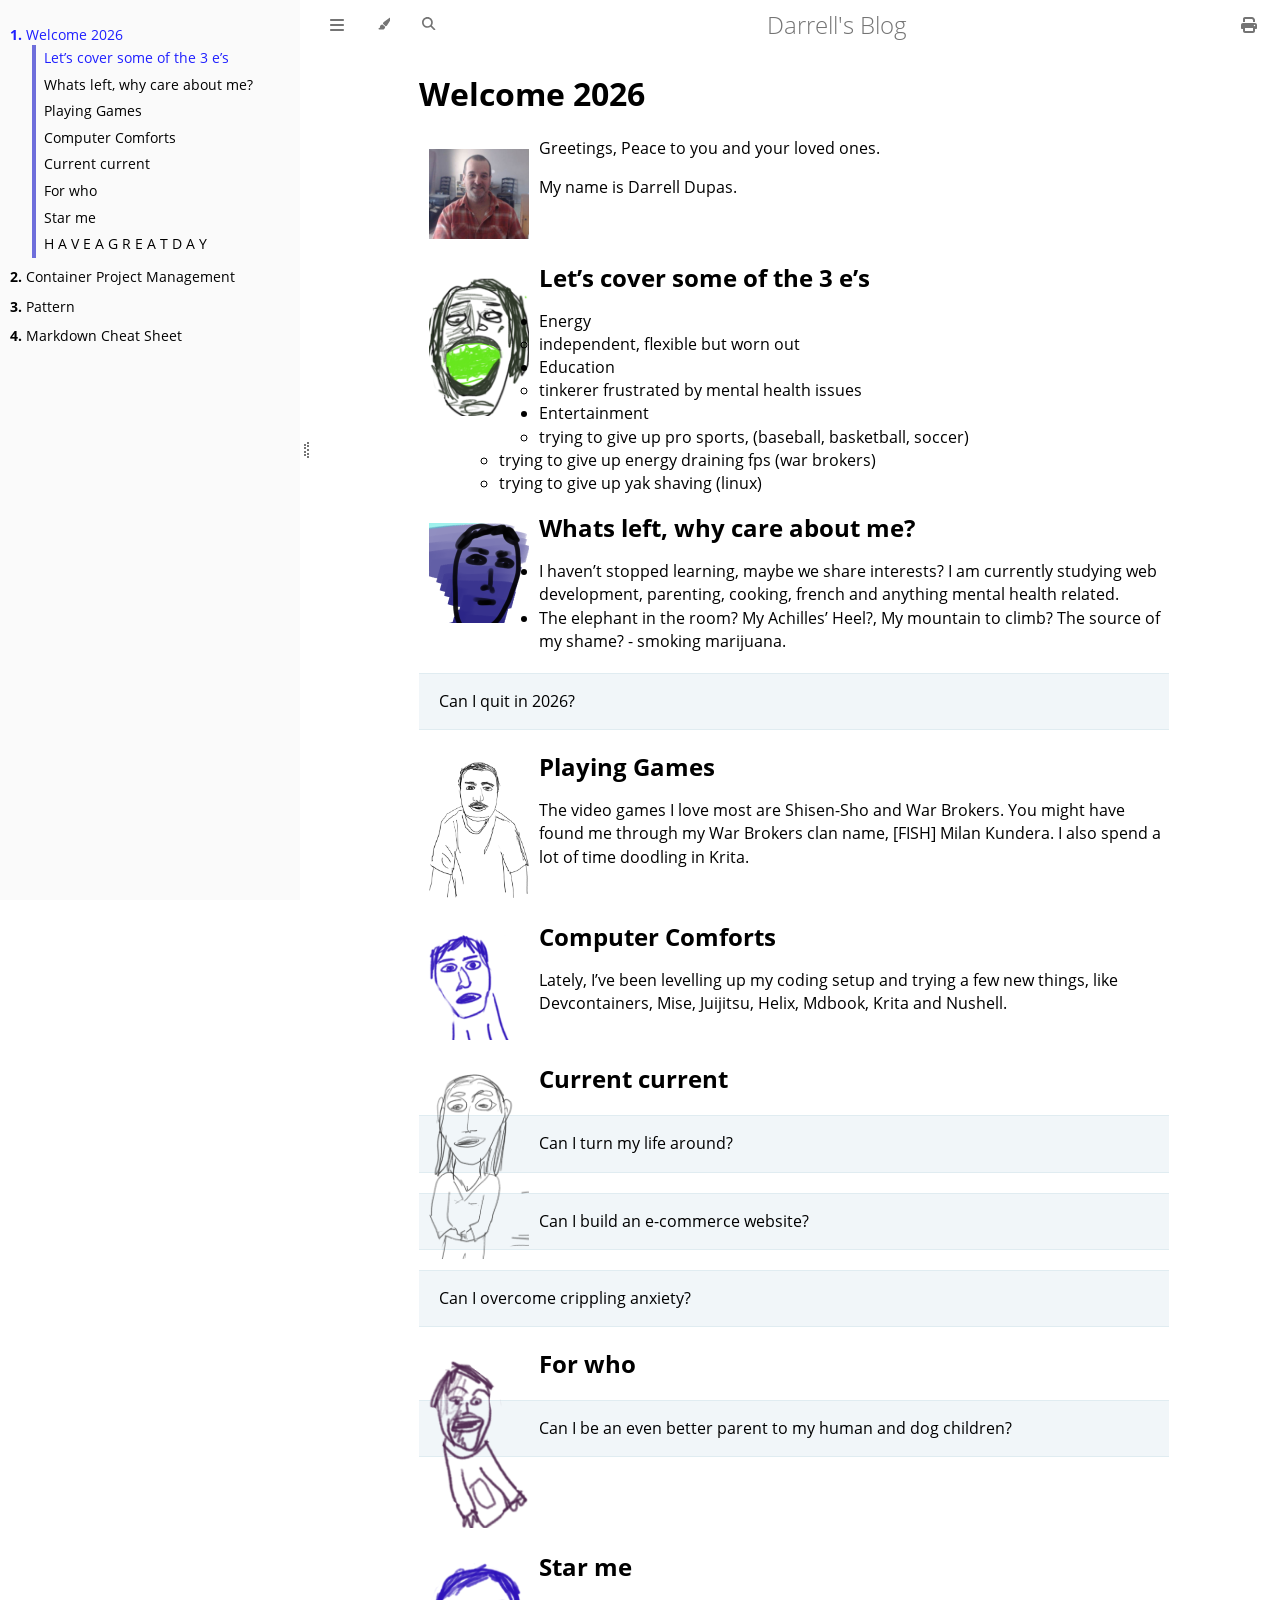
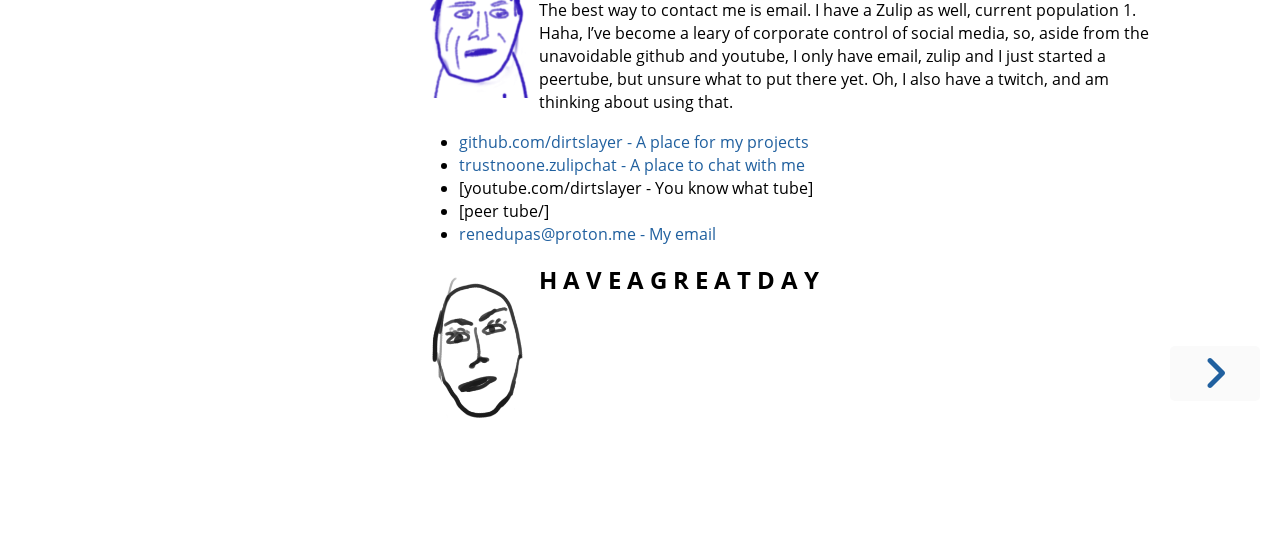
==== book/index.html @ 8e5a5b9b "tidy alien planet" ====
<!DOCTYPE HTML>
<html lang="en" class="light sidebar-visible" dir="ltr">
    <head>
        <!-- Book generated using mdBook -->
        <meta charset="UTF-8">
        <title> Welcome 2026 - Darrell&#x27;s Blog</title>


        <!-- Custom HTML head -->

        <meta name="description" content="">
        <meta name="viewport" content="width=device-width, initial-scale=1">
        <meta name="theme-color" content="#ffffff">

        <link rel="icon" href="favicon-de23e50b.svg">
        <link rel="shortcut icon" href="favicon-8114d1fc.png">
        <link rel="stylesheet" href="css/variables-8adf115d.css">
        <link rel="stylesheet" href="css/general-2459343d.css">
        <link rel="stylesheet" href="css/chrome-ae938929.css">
        <link rel="stylesheet" href="css/print-9e4910d8.css" media="print">

        <!-- Fonts -->
        <link rel="stylesheet" href="fonts/fonts-9644e21d.css">

        <!-- Highlight.js Stylesheets -->
        <link rel="stylesheet" id="mdbook-highlight-css" href="highlight-493f70e1.css">
        <link rel="stylesheet" id="mdbook-tomorrow-night-css" href="tomorrow-night-4c0ae647.css">
        <link rel="stylesheet" id="mdbook-ayu-highlight-css" href="ayu-highlight-3fdfc3ac.css">

        <!-- Custom theme stylesheets -->
        <link rel="stylesheet" href="theme/custom-darrell-7d5d51ff.css">


        <!-- Provide site root and default themes to javascript -->
        <script>
            const path_to_root = "";
            const default_light_theme = "light";
            const default_dark_theme = "navy";
            window.path_to_searchindex_js = "searchindex-0436beac.js";
        </script>
        <!-- Start loading toc.js asap -->
        <script src="toc-3f196e9f.js"></script>
    </head>
    <body>
    <div id="mdbook-help-container">
        <div id="mdbook-help-popup">
            <h2 class="mdbook-help-title">Keyboard shortcuts</h2>
            <div>
                <p>Press <kbd>←</kbd> or <kbd>→</kbd> to navigate between chapters</p>
                <p>Press <kbd>S</kbd> or <kbd>/</kbd> to search in the book</p>
                <p>Press <kbd>?</kbd> to show this help</p>
                <p>Press <kbd>Esc</kbd> to hide this help</p>
            </div>
        </div>
    </div>
    <div id="mdbook-body-container">
        <!-- Work around some values being stored in localStorage wrapped in quotes -->
        <script>
            try {
                let theme = localStorage.getItem('mdbook-theme');
                let sidebar = localStorage.getItem('mdbook-sidebar');

                if (theme.startsWith('"') && theme.endsWith('"')) {
                    localStorage.setItem('mdbook-theme', theme.slice(1, theme.length - 1));
                }

                if (sidebar.startsWith('"') && sidebar.endsWith('"')) {
                    localStorage.setItem('mdbook-sidebar', sidebar.slice(1, sidebar.length - 1));
                }
            } catch (e) { }
        </script>

        <!-- Set the theme before any content is loaded, prevents flash -->
        <script>
            const default_theme = window.matchMedia("(prefers-color-scheme: dark)").matches ? default_dark_theme : default_light_theme;
            let theme;
            try { theme = localStorage.getItem('mdbook-theme'); } catch(e) { }
            if (theme === null || theme === undefined) { theme = default_theme; }
            const html = document.documentElement;
            html.classList.remove('light')
            html.classList.add(theme);
            html.classList.add("js");
        </script>

        <input type="checkbox" id="mdbook-sidebar-toggle-anchor" class="hidden">

        <!-- Hide / unhide sidebar before it is displayed -->
        <script>
            let sidebar = null;
            const sidebar_toggle = document.getElementById("mdbook-sidebar-toggle-anchor");
            if (document.body.clientWidth >= 1080) {
                try { sidebar = localStorage.getItem('mdbook-sidebar'); } catch(e) { }
                sidebar = sidebar || 'visible';
            } else {
                sidebar = 'hidden';
                sidebar_toggle.checked = false;
            }
            if (sidebar === 'visible') {
                sidebar_toggle.checked = true;
            } else {
                html.classList.remove('sidebar-visible');
            }
        </script>

        <nav id="mdbook-sidebar" class="sidebar" aria-label="Table of contents">
            <!-- populated by js -->
            <mdbook-sidebar-scrollbox class="sidebar-scrollbox"></mdbook-sidebar-scrollbox>
            <noscript>
                <iframe class="sidebar-iframe-outer" src="toc.html"></iframe>
            </noscript>
            <div id="mdbook-sidebar-resize-handle" class="sidebar-resize-handle">
                <div class="sidebar-resize-indicator"></div>
            </div>
        </nav>

        <div id="mdbook-page-wrapper" class="page-wrapper">

            <div class="page">
                <div id="mdbook-menu-bar-hover-placeholder"></div>
                <div id="mdbook-menu-bar" class="menu-bar sticky">
                    <div class="left-buttons">
                        <label id="mdbook-sidebar-toggle" class="icon-button" for="mdbook-sidebar-toggle-anchor" title="Toggle Table of Contents" aria-label="Toggle Table of Contents" aria-controls="mdbook-sidebar">
                            <span class=fa-svg><svg xmlns="http://www.w3.org/2000/svg" viewBox="0 0 448 512"><!--! Font Awesome Free 6.2.0 by @fontawesome - https://fontawesome.com License - https://fontawesome.com/license/free (Icons: CC BY 4.0, Fonts: SIL OFL 1.1, Code: MIT License) Copyright 2022 Fonticons, Inc. --><path d="M0 96C0 78.3 14.3 64 32 64H416c17.7 0 32 14.3 32 32s-14.3 32-32 32H32C14.3 128 0 113.7 0 96zM0 256c0-17.7 14.3-32 32-32H416c17.7 0 32 14.3 32 32s-14.3 32-32 32H32c-17.7 0-32-14.3-32-32zM448 416c0 17.7-14.3 32-32 32H32c-17.7 0-32-14.3-32-32s14.3-32 32-32H416c17.7 0 32 14.3 32 32z"/></svg></span>
                        </label>
                        <button id="mdbook-theme-toggle" class="icon-button" type="button" title="Change theme" aria-label="Change theme" aria-haspopup="true" aria-expanded="false" aria-controls="mdbook-theme-list">
                            <span class=fa-svg><svg xmlns="http://www.w3.org/2000/svg" viewBox="0 0 576 512"><!--! Font Awesome Free 6.2.0 by @fontawesome - https://fontawesome.com License - https://fontawesome.com/license/free (Icons: CC BY 4.0, Fonts: SIL OFL 1.1, Code: MIT License) Copyright 2022 Fonticons, Inc. --><path d="M371.3 367.1c27.3-3.9 51.9-19.4 67.2-42.9L600.2 74.1c12.6-19.5 9.4-45.3-7.6-61.2S549.7-4.4 531.1 9.6L294.4 187.2c-24 18-38.2 46.1-38.4 76.1L371.3 367.1zm-19.6 25.4l-116-104.4C175.9 290.3 128 339.6 128 400c0 3.9 .2 7.8 .6 11.6c1.8 17.5-10.2 36.4-27.8 36.4H96c-17.7 0-32 14.3-32 32s14.3 32 32 32H240c61.9 0 112-50.1 112-112c0-2.5-.1-5-.2-7.5z"/></svg></span>
                        </button>
                        <ul id="mdbook-theme-list" class="theme-popup" aria-label="Themes" role="menu">
                            <li role="none"><button role="menuitem" class="theme" id="mdbook-theme-default_theme">Auto</button></li>
                            <li role="none"><button role="menuitem" class="theme" id="mdbook-theme-light">Light</button></li>
                            <li role="none"><button role="menuitem" class="theme" id="mdbook-theme-rust">Rust</button></li>
                            <li role="none"><button role="menuitem" class="theme" id="mdbook-theme-coal">Coal</button></li>
                            <li role="none"><button role="menuitem" class="theme" id="mdbook-theme-navy">Navy</button></li>
                            <li role="none"><button role="menuitem" class="theme" id="mdbook-theme-ayu">Ayu</button></li>
                        </ul>
                        <button id="mdbook-search-toggle" class="icon-button" type="button" title="Search (`/`)" aria-label="Toggle Searchbar" aria-expanded="false" aria-keyshortcuts="/ s" aria-controls="mdbook-searchbar">
                            <span class=fa-svg><svg xmlns="http://www.w3.org/2000/svg" viewBox="0 0 512 512"><!--! Font Awesome Free 6.2.0 by @fontawesome - https://fontawesome.com License - https://fontawesome.com/license/free (Icons: CC BY 4.0, Fonts: SIL OFL 1.1, Code: MIT License) Copyright 2022 Fonticons, Inc. --><path d="M416 208c0 45.9-14.9 88.3-40 122.7L502.6 457.4c12.5 12.5 12.5 32.8 0 45.3s-32.8 12.5-45.3 0L330.7 376c-34.4 25.2-76.8 40-122.7 40C93.1 416 0 322.9 0 208S93.1 0 208 0S416 93.1 416 208zM208 352c79.5 0 144-64.5 144-144s-64.5-144-144-144S64 128.5 64 208s64.5 144 144 144z"/></svg></span>
                        </button>
                    </div>

                    <h1 class="menu-title">Darrell&#x27;s Blog</h1>

                    <div class="right-buttons">
                        <a href="print.html" title="Print this book" aria-label="Print this book">
                            <span class=fa-svg id="print-button"><svg xmlns="http://www.w3.org/2000/svg" viewBox="0 0 512 512"><!--! Font Awesome Free 6.2.0 by @fontawesome - https://fontawesome.com License - https://fontawesome.com/license/free (Icons: CC BY 4.0, Fonts: SIL OFL 1.1, Code: MIT License) Copyright 2022 Fonticons, Inc. --><path d="M128 0C92.7 0 64 28.7 64 64v96h64V64H354.7L384 93.3V160h64V93.3c0-17-6.7-33.3-18.7-45.3L400 18.7C388 6.7 371.7 0 354.7 0H128zM384 352v32 64H128V384 368 352H384zm64 32h32c17.7 0 32-14.3 32-32V256c0-35.3-28.7-64-64-64H64c-35.3 0-64 28.7-64 64v96c0 17.7 14.3 32 32 32H64v64c0 35.3 28.7 64 64 64H384c35.3 0 64-28.7 64-64V384zm-16-88c-13.3 0-24-10.7-24-24s10.7-24 24-24s24 10.7 24 24s-10.7 24-24 24z"/></svg></span>
                        </a>

                    </div>
                </div>

                <div id="mdbook-search-wrapper" class="hidden">
                    <form id="mdbook-searchbar-outer" class="searchbar-outer">
                        <div class="search-wrapper">
                            <input type="search" id="mdbook-searchbar" name="searchbar" placeholder="Search this book ..." aria-controls="mdbook-searchresults-outer" aria-describedby="searchresults-header">
                            <div class="spinner-wrapper">
                                <span class=fa-svg id="fa-spin"><svg xmlns="http://www.w3.org/2000/svg" viewBox="0 0 512 512"><!--! Font Awesome Free 6.2.0 by @fontawesome - https://fontawesome.com License - https://fontawesome.com/license/free (Icons: CC BY 4.0, Fonts: SIL OFL 1.1, Code: MIT License) Copyright 2022 Fonticons, Inc. --><path d="M304 48c0-26.5-21.5-48-48-48s-48 21.5-48 48s21.5 48 48 48s48-21.5 48-48zm0 416c0-26.5-21.5-48-48-48s-48 21.5-48 48s21.5 48 48 48s48-21.5 48-48zM48 304c26.5 0 48-21.5 48-48s-21.5-48-48-48s-48 21.5-48 48s21.5 48 48 48zm464-48c0-26.5-21.5-48-48-48s-48 21.5-48 48s21.5 48 48 48s48-21.5 48-48zM142.9 437c18.7-18.7 18.7-49.1 0-67.9s-49.1-18.7-67.9 0s-18.7 49.1 0 67.9s49.1 18.7 67.9 0zm0-294.2c18.7-18.7 18.7-49.1 0-67.9S93.7 56.2 75 75s-18.7 49.1 0 67.9s49.1 18.7 67.9 0zM369.1 437c18.7 18.7 49.1 18.7 67.9 0s18.7-49.1 0-67.9s-49.1-18.7-67.9 0s-18.7 49.1 0 67.9z"/></svg></span>
                            </div>
                        </div>
                    </form>
                    <div id="mdbook-searchresults-outer" class="searchresults-outer hidden">
                        <div id="mdbook-searchresults-header" class="searchresults-header"></div>
                        <ul id="mdbook-searchresults">
                        </ul>
                    </div>
                </div>

                <!-- Apply ARIA attributes after the sidebar and the sidebar toggle button are added to the DOM -->
                <script>
                    document.getElementById('mdbook-sidebar-toggle').setAttribute('aria-expanded', sidebar === 'visible');
                    document.getElementById('mdbook-sidebar').setAttribute('aria-hidden', sidebar !== 'visible');
                    Array.from(document.querySelectorAll('#mdbook-sidebar a')).forEach(function(link) {
                        link.setAttribute('tabIndex', sidebar === 'visible' ? 0 : -1);
                    });
                </script>

                <div id="mdbook-content" class="content">
                    <main>
                        <h1 id="welcome-2026"><a class="header" href="#welcome-2026">Welcome 2026</a></h1>
<img class="left" src="media/face-jan-2026.jpg" alt="dd" style="width:100px">
<p>Greetings, Peace to you and your loved ones.</p>
<p>My name is Darrell Dupas.</p>
<div class="clear"></div>

<img src="./media/05.png" style="width:100px" class="left" alt="threee">
<h2 id="lets-cover-some-of-the-3-es"><a class="header" href="#lets-cover-some-of-the-3-es">Let’s cover some of the 3 e’s</a></h2>
<ul>
<li>Energy
<ul>
<li>independent, flexible but worn out</li>
</ul>
</li>
<li>Education
<ul>
<li>tinkerer frustrated by mental health issues</li>
</ul>
</li>
<li>Entertainment
<ul>
<li>trying to give up pro sports, (baseball, basketball, soccer)</li>
<li>trying to give up energy draining fps (war brokers)</li>
<li>trying to give up yak shaving (linux)</li>
</ul>
</li>
</ul>
<div class="clear"></div>

<img src="./media/17.png" style="width:100px" class="left" alt="doh">
<h2 id="whats-left-why-care-about-me"><a class="header" href="#whats-left-why-care-about-me">Whats left, why care about me?</a></h2>
<ul>
<li>I haven’t stopped learning, maybe we share interests? I am currently
studying web development, parenting, cooking, french and anything mental
health related.</li>
<li>The elephant in the room? My Achilles’ Heel?, My mountain to climb?
The source of my shame? - smoking marijuana.</li>
</ul>
<blockquote>
<p>Can I quit in 2026?</p>
</blockquote>
<div class="clear"></div>

<img src="./media/06.png" style="width:100px" class="left" alt="doh">
<h2 id="playing-games"><a class="header" href="#playing-games">Playing Games</a></h2>
<p>The video games I love most are Shisen-Sho and War Brokers. You might have found me through my War Brokers clan name, [FISH] Milan Kundera. I also spend a lot of time doodling in Krita.</p>
<div class="clear"></div>

<img src="./media/00.png" style="width:100px" class="left" alt="doh">
<h2 id="computer-comforts"><a class="header" href="#computer-comforts">Computer Comforts</a></h2>
<p>Lately, I’ve been levelling up my coding setup and trying a few new things, like Devcontainers, Mise, Juijitsu, Helix, Mdbook, Krita and Nushell.</p>
<div class="clear"></div>

<img src="./media/02.png" style="width:100px" class="left " alt="sigh">
<h2 id="current-current"><a class="header" href="#current-current">Current current</a></h2>
<blockquote>
<p>Can I turn my life around?</p>
</blockquote>
<blockquote>
<p>Can I build an e-commerce website?</p>
</blockquote>
<blockquote>
<p>Can I overcome crippling anxiety?</p>
</blockquote>
<div class="clear"></div>

<img src="./media/03.png" style="width:100px" class="left " alt="no woman">
<h2 id="for-who"><a class="header" href="#for-who">For who</a></h2>
<blockquote>
<p>Can I be an even better parent to my human and dog children?</p>
</blockquote>
<div class="clear"></div>

<img src="./media/04.png" style="width:100px" class="left " alt="no cry">
<h2 id="star-me"><a class="header" href="#star-me">Star me</a></h2>
<p>The best way to contact me is email. I have a Zulip as well, current
population 1. Haha, I’ve become a leary of corporate control of social
media, so, aside from the unavoidable github and youtube, I only have
email, zulip and I just started a peertube, but unsure what to put there
yet. Oh, I also have a twitch, and am thinking about using that.</p>
<ul>
<li><a href="https://github.com/dirtslayer">github.com/dirtslayer - A place for my projects</a></li>
<li><a href="https://trustnoone.zulipchat.com/join/ljbip6q5e6ue3udfdi4mcrvd/">trustnoone.zulipchat - A place to chat with me</a></li>
<li>[youtube.com/dirtslayer - You know what tube]</li>
<li>[peer tube/]</li>
<li><a href="mailto:renedupas@proton.me">renedupas@proton.me - My email</a></li>
</ul>
<div class="clear"></div>

<img src="./media/08.png" style="width:100px" class="left " alt="no cry">
<h2 id="h-a-v-e-a-g-r-e-a-t-d-a-y"><a class="header" href="#h-a-v-e-a-g-r-e-a-t-d-a-y">H A V E A G R E A T D A Y</a></h2>

                    </main>

                    <nav class="nav-wrapper" aria-label="Page navigation">
                        <!-- Mobile navigation buttons -->

                            <a rel="next prefetch" href="container-project.html" class="mobile-nav-chapters next" title="Next chapter" aria-label="Next chapter" aria-keyshortcuts="Right">
                                <span class=fa-svg><svg xmlns="http://www.w3.org/2000/svg" viewBox="0 0 320 512"><!--! Font Awesome Free 6.2.0 by @fontawesome - https://fontawesome.com License - https://fontawesome.com/license/free (Icons: CC BY 4.0, Fonts: SIL OFL 1.1, Code: MIT License) Copyright 2022 Fonticons, Inc. --><path d="M278.6 233.4c12.5 12.5 12.5 32.8 0 45.3l-160 160c-12.5 12.5-32.8 12.5-45.3 0s-12.5-32.8 0-45.3L210.7 256 73.4 118.6c-12.5-12.5-12.5-32.8 0-45.3s32.8-12.5 45.3 0l160 160z"/></svg></span>
                            </a>

                        <div style="clear: both"></div>
                    </nav>
                </div>
            </div>

            <nav class="nav-wide-wrapper" aria-label="Page navigation">

                    <a rel="next prefetch" href="container-project.html" class="nav-chapters next" title="Next chapter" aria-label="Next chapter" aria-keyshortcuts="Right">
                        <span class=fa-svg><svg xmlns="http://www.w3.org/2000/svg" viewBox="0 0 320 512"><!--! Font Awesome Free 6.2.0 by @fontawesome - https://fontawesome.com License - https://fontawesome.com/license/free (Icons: CC BY 4.0, Fonts: SIL OFL 1.1, Code: MIT License) Copyright 2022 Fonticons, Inc. --><path d="M278.6 233.4c12.5 12.5 12.5 32.8 0 45.3l-160 160c-12.5 12.5-32.8 12.5-45.3 0s-12.5-32.8 0-45.3L210.7 256 73.4 118.6c-12.5-12.5-12.5-32.8 0-45.3s32.8-12.5 45.3 0l160 160z"/></svg></span>
                    </a>
            </nav>

        </div>

        <template id=fa-eye><span class=fa-svg><svg xmlns="http://www.w3.org/2000/svg" viewBox="0 0 576 512"><!--! Font Awesome Free 6.2.0 by @fontawesome - https://fontawesome.com License - https://fontawesome.com/license/free (Icons: CC BY 4.0, Fonts: SIL OFL 1.1, Code: MIT License) Copyright 2022 Fonticons, Inc. --><path d="M288 32c-80.8 0-145.5 36.8-192.6 80.6C48.6 156 17.3 208 2.5 243.7c-3.3 7.9-3.3 16.7 0 24.6C17.3 304 48.6 356 95.4 399.4C142.5 443.2 207.2 480 288 480s145.5-36.8 192.6-80.6c46.8-43.5 78.1-95.4 93-131.1c3.3-7.9 3.3-16.7 0-24.6c-14.9-35.7-46.2-87.7-93-131.1C433.5 68.8 368.8 32 288 32zM432 256c0 79.5-64.5 144-144 144s-144-64.5-144-144s64.5-144 144-144s144 64.5 144 144zM288 192c0 35.3-28.7 64-64 64c-11.5 0-22.3-3-31.6-8.4c-.2 2.8-.4 5.5-.4 8.4c0 53 43 96 96 96s96-43 96-96s-43-96-96-96c-2.8 0-5.6 .1-8.4 .4c5.3 9.3 8.4 20.1 8.4 31.6z"/></svg></span></template>
        <template id=fa-eye-slash><span class=fa-svg><svg xmlns="http://www.w3.org/2000/svg" viewBox="0 0 640 512"><!--! Font Awesome Free 6.2.0 by @fontawesome - https://fontawesome.com License - https://fontawesome.com/license/free (Icons: CC BY 4.0, Fonts: SIL OFL 1.1, Code: MIT License) Copyright 2022 Fonticons, Inc. --><path d="M38.8 5.1C28.4-3.1 13.3-1.2 5.1 9.2S-1.2 34.7 9.2 42.9l592 464c10.4 8.2 25.5 6.3 33.7-4.1s6.3-25.5-4.1-33.7L525.6 386.7c39.6-40.6 66.4-86.1 79.9-118.4c3.3-7.9 3.3-16.7 0-24.6c-14.9-35.7-46.2-87.7-93-131.1C465.5 68.8 400.8 32 320 32c-68.2 0-125 26.3-169.3 60.8L38.8 5.1zM223.1 149.5C248.6 126.2 282.7 112 320 112c79.5 0 144 64.5 144 144c0 24.9-6.3 48.3-17.4 68.7L408 294.5c5.2-11.8 8-24.8 8-38.5c0-53-43-96-96-96c-2.8 0-5.6 .1-8.4 .4c5.3 9.3 8.4 20.1 8.4 31.6c0 10.2-2.4 19.8-6.6 28.3l-90.3-70.8zm223.1 298L373 389.9c-16.4 6.5-34.3 10.1-53 10.1c-79.5 0-144-64.5-144-144c0-6.9 .5-13.6 1.4-20.2L83.1 161.5C60.3 191.2 44 220.8 34.5 243.7c-3.3 7.9-3.3 16.7 0 24.6c14.9 35.7 46.2 87.7 93 131.1C174.5 443.2 239.2 480 320 480c47.8 0 89.9-12.9 126.2-32.5z"/></svg></span></template>
        <template id=fa-copy><span class=fa-svg><svg xmlns="http://www.w3.org/2000/svg" viewBox="0 0 512 512"><!--! Font Awesome Free 6.2.0 by @fontawesome - https://fontawesome.com License - https://fontawesome.com/license/free (Icons: CC BY 4.0, Fonts: SIL OFL 1.1, Code: MIT License) Copyright 2022 Fonticons, Inc. --><path d="M502.6 70.63l-61.25-61.25C435.4 3.371 427.2 0 418.7 0H255.1c-35.35 0-64 28.66-64 64l.0195 256C192 355.4 220.7 384 256 384h192c35.2 0 64-28.8 64-64V93.25C512 84.77 508.6 76.63 502.6 70.63zM464 320c0 8.836-7.164 16-16 16H255.1c-8.838 0-16-7.164-16-16L239.1 64.13c0-8.836 7.164-16 16-16h128L384 96c0 17.67 14.33 32 32 32h47.1V320zM272 448c0 8.836-7.164 16-16 16H63.1c-8.838 0-16-7.164-16-16L47.98 192.1c0-8.836 7.164-16 16-16H160V128H63.99c-35.35 0-64 28.65-64 64l.0098 256C.002 483.3 28.66 512 64 512h192c35.2 0 64-28.8 64-64v-32h-47.1L272 448z"/></svg></span></template>
        <template id=fa-play><span class=fa-svg><svg xmlns="http://www.w3.org/2000/svg" viewBox="0 0 384 512"><!--! Font Awesome Free 6.2.0 by @fontawesome - https://fontawesome.com License - https://fontawesome.com/license/free (Icons: CC BY 4.0, Fonts: SIL OFL 1.1, Code: MIT License) Copyright 2022 Fonticons, Inc. --><path d="M73 39c-14.8-9.1-33.4-9.4-48.5-.9S0 62.6 0 80V432c0 17.4 9.4 33.4 24.5 41.9s33.7 8.1 48.5-.9L361 297c14.3-8.7 23-24.2 23-41s-8.7-32.2-23-41L73 39z"/></svg></span></template>
        <template id=fa-clock-rotate-left><span class=fa-svg><svg xmlns="http://www.w3.org/2000/svg" viewBox="0 0 512 512"><!--! Font Awesome Free 6.2.0 by @fontawesome - https://fontawesome.com License - https://fontawesome.com/license/free (Icons: CC BY 4.0, Fonts: SIL OFL 1.1, Code: MIT License) Copyright 2022 Fonticons, Inc. --><path d="M75 75L41 41C25.9 25.9 0 36.6 0 57.9V168c0 13.3 10.7 24 24 24H134.1c21.4 0 32.1-25.9 17-41l-30.8-30.8C155 85.5 203 64 256 64c106 0 192 86 192 192s-86 192-192 192c-40.8 0-78.6-12.7-109.7-34.4c-14.5-10.1-34.4-6.6-44.6 7.9s-6.6 34.4 7.9 44.6C151.2 495 201.7 512 256 512c141.4 0 256-114.6 256-256S397.4 0 256 0C185.3 0 121.3 28.7 75 75zm181 53c-13.3 0-24 10.7-24 24V256c0 6.4 2.5 12.5 7 17l72 72c9.4 9.4 24.6 9.4 33.9 0s9.4-24.6 0-33.9l-65-65V152c0-13.3-10.7-24-24-24z"/></svg></span></template>



        <script>
            window.playground_copyable = true;
        </script>


        <script src="elasticlunr-ef4e11c1.min.js"></script>
        <script src="mark-09e88c2c.min.js"></script>
        <script src="searcher-c2a407aa.js"></script>

        <script src="clipboard-1626706a.min.js"></script>
        <script src="highlight-abc7f01d.js"></script>
        <script src="book-a0b12cfe.js"></script>

        <!-- Custom JS scripts -->



    </div>
    </body>
</html>
---- book/css/variables-8adf115d.css ----
/* Globals */

:root {
    --sidebar-target-width: 300px;
    --sidebar-width: min(var(--sidebar-target-width), 80vw);
    --sidebar-resize-indicator-width: 8px;
    --sidebar-resize-indicator-space: 2px;
    --page-padding: 15px;
    --content-max-width: 750px;
    --menu-bar-height: 50px;
    --mono-font: "Source Code Pro", Consolas, "Ubuntu Mono", Menlo, "DejaVu Sans Mono", monospace, monospace;
    --code-font-size: 0.875em; /* please adjust the ace font size accordingly in editor.js */
    --searchbar-margin-block-start: 5px;
}

/* Themes */

.ayu {
    --bg: hsl(210, 25%, 8%);
    --fg: #c5c5c5;

    --sidebar-bg: #14191f;
    --sidebar-fg: #c8c9db;
    --sidebar-non-existant: #5c6773;
    --sidebar-active: #ffb454;
    --sidebar-spacer: #2d334f;

    --scrollbar: var(--sidebar-fg);

    --icons: #737480;
    --icons-hover: #b7b9cc;

    --links: #0096cf;

    --inline-code-color: #ffb454;

    --theme-popup-bg: #14191f;
    --theme-popup-border: #5c6773;
    --theme-hover: #191f26;

    --quote-bg: hsl(226, 15%, 17%);
    --quote-border: hsl(226, 15%, 22%);

    --warning-border: #ff8e00;

    --table-border-color: hsl(210, 25%, 13%);
    --table-header-bg: hsl(210, 25%, 28%);
    --table-alternate-bg: hsl(210, 25%, 11%);

    --searchbar-border-color: #848484;
    --searchbar-bg: #424242;
    --searchbar-fg: #fff;
    --searchbar-shadow-color: #d4c89f;
    --searchresults-header-fg: #666;
    --searchresults-border-color: #888;
    --searchresults-li-bg: #252932;
    --search-mark-bg: #e3b171;

    --color-scheme: dark;

    /* Same as `--icons` */
    --copy-button-filter: invert(45%) sepia(6%) saturate(621%) hue-rotate(198deg) brightness(99%) contrast(85%);
    /* Same as `--sidebar-active` */
    --copy-button-filter-hover: invert(68%) sepia(55%) saturate(531%) hue-rotate(341deg) brightness(104%) contrast(101%);

    --footnote-highlight: #2668a6;

    --overlay-bg: rgba(33, 40, 48, 0.4);

    --blockquote-note-color: #74b9ff;
    --blockquote-tip-color: #09ca09;
    --blockquote-important-color: #d3abff;
    --blockquote-warning-color: #f0b72f;
    --blockquote-caution-color: #f21424;

    --sidebar-header-border-color: #c18639;
}

.coal {
    --bg: hsl(200, 7%, 8%);
    --fg: #98a3ad;

    --sidebar-bg: #292c2f;
    --sidebar-fg: #a1adb8;
    --sidebar-non-existant: #505254;
    --sidebar-active: #3473ad;
    --sidebar-spacer: #393939;

    --scrollbar: var(--sidebar-fg);

    --icons: #43484d;
    --icons-hover: #b3c0cc;

    --links: #2b79a2;

    --inline-code-color: #c5c8c6;

    --theme-popup-bg: #141617;
    --theme-popup-border: #43484d;
    --theme-hover: #1f2124;

    --quote-bg: hsl(234, 21%, 18%);
    --quote-border: hsl(234, 21%, 23%);

    --warning-border: #ff8e00;

    --table-border-color: hsl(200, 7%, 13%);
    --table-header-bg: hsl(200, 7%, 28%);
    --table-alternate-bg: hsl(200, 7%, 11%);

    --searchbar-border-color: #aaa;
    --searchbar-bg: #b7b7b7;
    --searchbar-fg: #000;
    --searchbar-shadow-color: #aaa;
    --searchresults-header-fg: #666;
    --searchresults-border-color: #98a3ad;
    --searchresults-li-bg: #2b2b2f;
    --search-mark-bg: #355c7d;

    --color-scheme: dark;

    /* Same as `--icons` */
    --copy-button-filter: invert(26%) sepia(8%) saturate(575%) hue-rotate(169deg) brightness(87%) contrast(82%);
    /* Same as `--sidebar-active` */
    --copy-button-filter-hover: invert(36%) sepia(70%) saturate(503%) hue-rotate(167deg) brightness(98%) contrast(89%);

    --footnote-highlight: #4079ae;

    --overlay-bg: rgba(33, 40, 48, 0.4);

    --blockquote-note-color: #4493f8;
    --blockquote-tip-color: #08ae08;
    --blockquote-important-color: #ab7df8;
    --blockquote-warning-color: #d29922;
    --blockquote-caution-color: #d91b29;

    --sidebar-header-border-color: #3473ad;
}

.light, html:not(.js) {
    --bg: hsl(0, 0%, 100%);
    --fg: hsl(0, 0%, 0%);

    --sidebar-bg: #fafafa;
    --sidebar-fg: hsl(0, 0%, 0%);
    --sidebar-non-existant: #aaaaaa;
    --sidebar-active: #1f1fff;
    --sidebar-spacer: #f4f4f4;

    --scrollbar: #8F8F8F;

    --icons: #747474;
    --icons-hover: #000000;

    --links: #20609f;

    --inline-code-color: #301900;

    --theme-popup-bg: #fafafa;
    --theme-popup-border: #cccccc;
    --theme-hover: #e6e6e6;

    --quote-bg: hsl(197, 37%, 96%);
    --quote-border: hsl(197, 37%, 91%);

    --warning-border: #ff8e00;

    --table-border-color: hsl(0, 0%, 95%);
    --table-header-bg: hsl(0, 0%, 80%);
    --table-alternate-bg: hsl(0, 0%, 97%);

    --searchbar-border-color: #aaa;
    --searchbar-bg: #fafafa;
    --searchbar-fg: #000;
    --searchbar-shadow-color: #aaa;
    --searchresults-header-fg: #666;
    --searchresults-border-color: #888;
    --searchresults-li-bg: #e4f2fe;
    --search-mark-bg: #a2cff5;

    --color-scheme: light;

    /* Same as `--icons` */
    --copy-button-filter: invert(45.49%);
    /* Same as `--sidebar-active` */
    --copy-button-filter-hover: invert(14%) sepia(93%) saturate(4250%) hue-rotate(243deg) brightness(99%) contrast(130%);

    --footnote-highlight: #7e7eff;

    --overlay-bg: rgba(200, 200, 205, 0.4);

    --blockquote-note-color: #0969da;
    --blockquote-tip-color: #008000;
    --blockquote-important-color: #8250df;
    --blockquote-warning-color: #9a6700;
    --blockquote-caution-color: #b52731;

    --sidebar-header-border-color: #6e6edb;
}

.navy {
    --bg: hsl(226, 23%, 11%);
    --fg: #bcbdd0;

    --sidebar-bg: #282d3f;
    --sidebar-fg: #c8c9db;
    --sidebar-non-existant: #505274;
    --sidebar-active: #2b79a2;
    --sidebar-spacer: #2d334f;

    --scrollbar: var(--sidebar-fg);

    --icons: #737480;
    --icons-hover: #b7b9cc;

    --links: #2b79a2;

    --inline-code-color: #c5c8c6;

    --theme-popup-bg: #161923;
    --theme-popup-border: #737480;
    --theme-hover: #282e40;

    --quote-bg: hsl(226, 15%, 17%);
    --quote-border: hsl(226, 15%, 22%);

    --warning-border: #ff8e00;

    --table-border-color: hsl(226, 23%, 16%);
    --table-header-bg: hsl(226, 23%, 31%);
    --table-alternate-bg: hsl(226, 23%, 14%);

    --searchbar-border-color: #aaa;
    --searchbar-bg: #aeaec6;
    --searchbar-fg: #000;
    --searchbar-shadow-color: #aaa;
    --searchresults-header-fg: #5f5f71;
    --searchresults-border-color: #5c5c68;
    --searchresults-li-bg: #242430;
    --search-mark-bg: #a2cff5;

    --color-scheme: dark;

    /* Same as `--icons` */
    --copy-button-filter: invert(51%) sepia(10%) saturate(393%) hue-rotate(198deg) brightness(86%) contrast(87%);
    /* Same as `--sidebar-active` */
    --copy-button-filter-hover: invert(46%) sepia(20%) saturate(1537%) hue-rotate(156deg) brightness(85%) contrast(90%);

    --footnote-highlight: #4079ae;

    --overlay-bg: rgba(33, 40, 48, 0.4);

    --blockquote-note-color: #4493f8;
    --blockquote-tip-color: #09ca09;
    --blockquote-important-color: #ab7df8;
    --blockquote-warning-color: #d29922;
    --blockquote-caution-color: #f21424;

    --sidebar-header-border-color: #2f6ab5;
}

.rust {
    --bg: hsl(60, 9%, 87%);
    --fg: #262625;

    --sidebar-bg: #3b2e2a;
    --sidebar-fg: #c8c9db;
    --sidebar-non-existant: #505254;
    --sidebar-active: #e69f67;
    --sidebar-spacer: #45373a;

    --scrollbar: var(--sidebar-fg);

    --icons: #737480;
    --icons-hover: #262625;

    --links: #2b79a2;

    --inline-code-color: #6e6b5e;

    --theme-popup-bg: #e1e1db;
    --theme-popup-border: #b38f6b;
    --theme-hover: #99908a;

    --quote-bg: hsl(60, 5%, 75%);
    --quote-border: hsl(60, 5%, 70%);

    --warning-border: #ff8e00;

    --table-border-color: hsl(60, 9%, 82%);
    --table-header-bg: #b3a497;
    --table-alternate-bg: hsl(60, 9%, 84%);

    --searchbar-border-color: #aaa;
    --searchbar-bg: #fafafa;
    --searchbar-fg: #000;
    --searchbar-shadow-color: #aaa;
    --searchresults-header-fg: #666;
    --searchresults-border-color: #888;
    --searchresults-li-bg: #dec2a2;
    --search-mark-bg: #e69f67;

    /* Same as `--icons` */
    --copy-button-filter: invert(51%) sepia(10%) saturate(393%) hue-rotate(198deg) brightness(86%) contrast(87%);
    /* Same as `--sidebar-active` */
    --copy-button-filter-hover: invert(77%) sepia(16%) saturate(1798%) hue-rotate(328deg) brightness(98%) contrast(83%);

    --footnote-highlight: #d3a17a;

    --overlay-bg: rgba(150, 150, 150, 0.25);

    --blockquote-note-color: #023b95;
    --blockquote-tip-color: #007700;
    --blockquote-important-color: #8250df;
    --blockquote-warning-color: #603700;
    --blockquote-caution-color: #aa1721;

    --sidebar-header-border-color: #8c391f;
}

@media (prefers-color-scheme: dark) {
    html:not(.js) {
        --bg: hsl(200, 7%, 8%);
        --fg: #98a3ad;

        --sidebar-bg: #292c2f;
        --sidebar-fg: #a1adb8;
        --sidebar-non-existant: #505254;
        --sidebar-active: #3473ad;
        --sidebar-spacer: #393939;

        --scrollbar: var(--sidebar-fg);

        --icons: #43484d;
        --icons-hover: #b3c0cc;

        --links: #2b79a2;

        --inline-code-color: #c5c8c6;

        --theme-popup-bg: #141617;
        --theme-popup-border: #43484d;
        --theme-hover: #1f2124;

        --quote-bg: hsl(234, 21%, 18%);
        --quote-border: hsl(234, 21%, 23%);

        --warning-border: #ff8e00;

        --table-border-color: hsl(200, 7%, 13%);
        --table-header-bg: hsl(200, 7%, 28%);
        --table-alternate-bg: hsl(200, 7%, 11%);

        --searchbar-border-color: #aaa;
        --searchbar-bg: #b7b7b7;
        --searchbar-fg: #000;
        --searchbar-shadow-color: #aaa;
        --searchresults-header-fg: #666;
        --searchresults-border-color: #98a3ad;
        --searchresults-li-bg: #2b2b2f;
        --search-mark-bg: #355c7d;

        --color-scheme: dark;

        /* Same as `--icons` */
        --copy-button-filter: invert(26%) sepia(8%) saturate(575%) hue-rotate(169deg) brightness(87%) contrast(82%);
        /* Same as `--sidebar-active` */
        --copy-button-filter-hover: invert(36%) sepia(70%) saturate(503%) hue-rotate(167deg) brightness(98%) contrast(89%);

        --footnote-highlight: #4079ae;

        --overlay-bg: rgba(33, 40, 48, 0.4);

        --blockquote-note-color: #4493f8;
        --blockquote-tip-color: #08ae08;
        --blockquote-important-color: #ab7df8;
        --blockquote-warning-color: #d29922;
        --blockquote-caution-color: #d91b29;

        --sidebar-header-border-color: #3473ad;
    }
}
---- book/css/general-2459343d.css ----
/* Base styles and content styles */

:root {
    /* Browser default font-size is 16px, this way 1 rem = 10px */
    font-size: 62.5%;
    color-scheme: var(--color-scheme);
}

html {
    font-family: "Open Sans", sans-serif;
    color: var(--fg);
    background-color: var(--bg);
    text-size-adjust: none;
    -webkit-text-size-adjust: none;
}

body {
    margin: 0;
    font-size: 1.6rem;
    overflow-x: hidden;
}

code {
    font-family: var(--mono-font) !important;
    font-size: var(--code-font-size);
    direction: ltr !important;
}

/* make long words/inline code not x overflow */
main {
    overflow-wrap: break-word;
}

/* make wide tables scroll if they overflow */
.table-wrapper {
    overflow-x: auto;
}

/* Don't change font size in headers. */
h1 code, h2 code, h3 code, h4 code, h5 code, h6 code {
    font-size: unset;
}

.left { float: left; }
.right { float: right; }
.boring { opacity: 0.6; }
.hide-boring .boring { display: none; }
.hidden { display: none !important; }

h2, h3 { margin-block-start: 2.5em; }
h4, h5 { margin-block-start: 2em; }

.header + .header h3,
.header + .header h4,
.header + .header h5 {
    margin-block-start: 1em;
}

h1:target::before,
h2:target::before,
h3:target::before,
h4:target::before,
h5:target::before,
h6:target::before,
dt:target::before {
    display: inline-block;
    content: "»";
    margin-inline-start: -30px;
    width: 30px;
}

/* This is broken on Safari as of version 14, but is fixed
   in Safari Technology Preview 117 which I think will be Safari 14.2.
   https://bugs.webkit.org/show_bug.cgi?id=218076
*/
:target {
    /* Safari does not support logical properties */
    scroll-margin-top: calc(var(--menu-bar-height) + 0.5em);
}

.page {
    outline: 0;
    padding: 0 var(--page-padding);
    margin-block-start: calc(0px - var(--menu-bar-height)); /* Compensate for the #mdbook-menu-bar-hover-placeholder */
}
.page-wrapper {
    box-sizing: border-box;
    background-color: var(--bg);
}
html:not(.js) .page-wrapper,
.js:not(.sidebar-resizing) .page-wrapper {
    transition: margin-left 0.3s ease, transform 0.3s ease; /* Animation: slide away */
}
[dir=rtl]:not(.js) .page-wrapper,
[dir=rtl].js:not(.sidebar-resizing) .page-wrapper {
    transition: margin-right 0.3s ease, transform 0.3s ease; /* Animation: slide away */
}

.content {
    overflow-y: auto;
    padding: 0 5px 50px 5px;
}
.content main {
    margin-inline-start: auto;
    margin-inline-end: auto;
    max-width: var(--content-max-width);
}
.content p { line-height: 1.45em; }
.content ol { line-height: 1.45em; }
.content ul { line-height: 1.45em; }
.content a { text-decoration: none; }
.content a:hover { text-decoration: underline; }
.content img, .content video { max-width: 100%; }
.content .header:link,
.content .header:visited {
    color: var(--fg);
}
.content .header:link,
.content .header:visited:hover {
    text-decoration: none;
}

table {
    margin: 0 auto;
    border-collapse: collapse;
}
table td {
    padding: 3px 20px;
    border: 1px var(--table-border-color) solid;
}
table thead {
    background: var(--table-header-bg);
}
table thead td {
    font-weight: 700;
    border: none;
}
table thead th {
    padding: 3px 20px;
}
table thead tr {
    border: 1px var(--table-header-bg) solid;
}
/* Alternate background colors for rows */
table tbody tr:nth-child(2n) {
    background: var(--table-alternate-bg);
}


blockquote {
    margin: 20px 0;
    padding: 0 20px;
    color: var(--fg);
    background-color: var(--quote-bg);
    border-block-start: .1em solid var(--quote-border);
    border-block-end: .1em solid var(--quote-border);
}

/* TODO: Remove .warning in a future version of mdbook, it is replaced by
blockquote tags. */
.warning {
    margin: 20px;
    padding: 0 20px;
    border-inline-start: 2px solid var(--warning-border);
}

.warning:before {
    position: absolute;
    width: 3rem;
    height: 3rem;
    margin-inline-start: calc(-1.5rem - 21px);
    content: "ⓘ";
    text-align: center;
    background-color: var(--bg);
    color: var(--warning-border);
    font-weight: bold;
    font-size: 2rem;
}

blockquote .warning:before {
    background-color: var(--quote-bg);
}

kbd {
    background-color: var(--table-border-color);
    border-radius: 4px;
    border: solid 1px var(--theme-popup-border);
    box-shadow: inset 0 -1px 0 var(--theme-hover);
    display: inline-block;
    font-size: var(--code-font-size);
    font-family: var(--mono-font);
    line-height: 10px;
    padding: 4px 5px;
    vertical-align: middle;
}

sup {
    /* Set the line-height for superscript and footnote references so that there
       isn't an awkward space appearing above lines that contain the footnote.

       See https://github.com/rust-lang/mdBook/pull/2443#discussion_r1813773583
       for an explanation.
    */
    line-height: 0;
}

.footnote-definition {
    font-size: 0.9em;
}
/* The default spacing for a list is a little too large. */
.footnote-definition ul,
.footnote-definition ol {
    padding-left: 20px;
}
.footnote-definition > li {
    /* Required to position the ::before target */
    position: relative;
}
.footnote-definition > li:target {
    scroll-margin-top: 50vh;
}
.footnote-reference:target {
    scroll-margin-top: 50vh;
}
/* Draws a border around the footnote (including the marker) when it is selected.
   TODO: If there are multiple linkbacks, highlight which one you just came
   from so you know which one to click.
*/
.footnote-definition > li:target::before {
    border: 2px solid var(--footnote-highlight);
    border-radius: 6px;
    position: absolute;
    top: -8px;
    right: -8px;
    bottom: -8px;
    left: -32px;
    pointer-events: none;
    content: "";
}
/* Pulses the footnote reference so you can quickly see where you left off reading.
   This could use some improvement.
*/
@media not (prefers-reduced-motion) {
    .footnote-reference:target  {
        animation: fn-highlight 0.8s;
        border-radius: 2px;
    }

    @keyframes fn-highlight {
        from {
            background-color: var(--footnote-highlight);
        }
    }
}

.tooltiptext {
    position: absolute;
    visibility: hidden;
    color: #fff;
    background-color: #333;
    transform: translateX(-50%); /* Center by moving tooltip 50% of its width left */
    left: -8px; /* Half of the width of the icon */
    top: -35px;
    font-size: 0.8em;
    text-align: center;
    border-radius: 6px;
    padding: 5px 8px;
    margin: 5px;
    z-index: 1000;
}
.tooltipped .tooltiptext {
    visibility: visible;
}

.chapter li.part-title {
    color: var(--sidebar-fg);
    margin: 5px 0px;
    font-weight: bold;
}

.result-no-output {
    font-style: italic;
}

.fa-svg svg {
    width: 1em;
    height: 1em;
    fill: currentColor;
    margin-bottom: -0.1em;
}

dt {
    font-weight: bold;
    margin-top: 0.5em;
    margin-bottom: 0.1em;
}

/* This uses a CSS counter to add numbers to definitions, but only if there is
 more than one definition. */
dl, dt {
    counter-reset: dd-counter;
}

/* When there is more than one definition, increment the counter. The first
selector selects the first definition, and the second one selects definitions
2 and beyond.*/
dd:has(+ dd), dd + dd {
    counter-increment: dd-counter;
    /* Use flex display to help with positioning the numbers when there is a p
    tag inside the definition. */
    display: flex;
    align-items: flex-start;
}

/* Shows the counter for definitions. The first selector selects the first
definition, and the second one selections definitions 2 and beyond.*/
dd:has(+ dd)::before, dd + dd::before  {
    content: counter(dd-counter) ". ";
    font-weight: 600;
    display: inline-block;
    margin-right: 0.5em;
}

dd > p {
    /* For loose definitions that have a p tag inside, don't add a bunch of
    space before the definition. */
    margin-top: 0;
}

/* Remove some excess space from the bottom. */
.blockquote-tag p:last-child {
    margin-bottom: 2px;
}

.blockquote-tag {
    /* Add some padding to make the vertical bar a little taller than the text.*/
    padding: 2px 0px 2px 20px;
    /* Add a solid color bar on the left side. */
    border-inline-start-style: solid;
    border-inline-start-width: 4px;
    /* Disable the background color from normal blockquotes . */
    background-color: inherit;
    /* Disable border blocks from blockquotes. */
    border-block-start: none;
    border-block-end: none;
}

.blockquote-tag-title svg {
    fill: currentColor;
    /* Add space between the icon and the title. */
    margin-right: 8px;
}

.blockquote-tag-note {
    border-inline-start-color: var(--blockquote-note-color);
}

.blockquote-tag-tip {
    border-inline-start-color: var(--blockquote-tip-color);
}

.blockquote-tag-important {
    border-inline-start-color: var(--blockquote-important-color);
}

.blockquote-tag-warning {
    border-inline-start-color: var(--blockquote-warning-color);
}

.blockquote-tag-caution {
    border-inline-start-color: var(--blockquote-caution-color);
}

.blockquote-tag-note .blockquote-tag-title {
    color: var(--blockquote-note-color);
}

.blockquote-tag-tip .blockquote-tag-title {
    color: var(--blockquote-tip-color);
}

.blockquote-tag-important .blockquote-tag-title {
    color: var(--blockquote-important-color);
}

.blockquote-tag-warning .blockquote-tag-title {
    color: var(--blockquote-warning-color);
}

.blockquote-tag-caution .blockquote-tag-title {
    color: var(--blockquote-caution-color);
}

.blockquote-tag-title {
    /* Slightly increase the weight for more emphasis. */
    font-weight: 600;
    /* Vertically center the icon with the text. */
    display: flex;
    align-items: center;
    /* Remove default large margins for a more compact display. */
    margin: 2px 0 8px 0;
}

.blockquote-tag-title .fa-svg {
    fill: currentColor;
    /* Add some space between the icon and the text. */
    margin-right: 8px;
}
---- book/css/chrome-ae938929.css ----
/* CSS for UI elements (a.k.a. chrome) */

html {
    scrollbar-color: var(--scrollbar) transparent;
}
#mdbook-searchresults a,
.content a:link,
a:visited,
a > .hljs {
    color: var(--links);
}

/*
    mdbook-body-container is necessary because mobile browsers don't seem to like
    overflow-x on the body tag when there is a <meta name="viewport"> tag.
*/
#mdbook-body-container {
    /*
        This is used when the sidebar pushes the body content off the side of
        the screen on small screens. Without it, dragging on mobile Safari
        will want to reposition the viewport in a weird way.
    */
    overflow-x: clip;
}

/* Menu Bar */

#mdbook-menu-bar,
#mdbook-menu-bar-hover-placeholder {
    z-index: 101;
    margin: auto calc(0px - var(--page-padding));
}
#mdbook-menu-bar {
    position: relative;
    display: flex;
    flex-wrap: wrap;
    background-color: var(--bg);
    border-block-end-color: var(--bg);
    border-block-end-width: 1px;
    border-block-end-style: solid;
}
#mdbook-menu-bar.sticky,
#mdbook-menu-bar-hover-placeholder:hover + #mdbook-menu-bar,
#mdbook-menu-bar:hover,
html.sidebar-visible #mdbook-menu-bar {
    position: -webkit-sticky;
    position: sticky;
    top: 0 !important;
}
#mdbook-menu-bar-hover-placeholder {
    position: sticky;
    position: -webkit-sticky;
    top: 0;
    height: var(--menu-bar-height);
}
#mdbook-menu-bar.bordered {
    border-block-end-color: var(--table-border-color);
}
#mdbook-menu-bar .fa-svg, #mdbook-menu-bar .icon-button {
    position: relative;
    padding: 0 8px;
    z-index: 10;
    line-height: var(--menu-bar-height);
    cursor: pointer;
    transition: color 0.5s;
}
@media only screen and (max-width: 420px) {
    #mdbook-menu-bar .fa-svg, #mdbook-menu-bar .icon-button {
        padding: 0 5px;
    }
}

.icon-button {
    border: none;
    background: none;
    padding: 0;
    color: inherit;
}
.icon-button .fa-svg {
    margin: 0;
}

.right-buttons {
    margin: 0 15px;
}
.right-buttons a {
    text-decoration: none;
}

.left-buttons {
    display: flex;
    margin: 0 5px;
}
html:not(.js) .left-buttons button {
    display: none;
}

.menu-title {
    display: inline-block;
    font-weight: 200;
    font-size: 2.4rem;
    line-height: var(--menu-bar-height);
    text-align: center;
    margin: 0;
    flex: 1;
    white-space: nowrap;
    overflow: hidden;
    text-overflow: ellipsis;
}
.menu-title {
    cursor: pointer;
}

.menu-bar,
.menu-bar:visited,
.nav-chapters,
.nav-chapters:visited,
.mobile-nav-chapters,
.mobile-nav-chapters:visited,
.menu-bar .icon-button,
.menu-bar a .fa-svg {
    color: var(--icons);
}

.menu-bar .fa-svg:hover,
.menu-bar .icon-button:hover,
.nav-chapters:hover,
.mobile-nav-chapters .fa-svg:hover {
    color: var(--icons-hover);
}

/* Nav Icons */

.nav-chapters {
    font-size: 2.5em;
    text-align: center;
    text-decoration: none;

    position: fixed;
    top: 0;
    bottom: 0;
    margin: 0;
    max-width: 150px;
    min-width: 90px;

    display: flex;
    justify-content: center;
    align-content: center;
    flex-direction: column;

    transition: color 0.5s, background-color 0.5s;
}

.nav-chapters:hover {
    text-decoration: none;
    background-color: var(--theme-hover);
    transition: background-color 0.15s, color 0.15s;
}

.nav-wrapper {
    margin-block-start: 50px;
    display: none;
}

.mobile-nav-chapters {
    font-size: 2.5em;
    text-align: center;
    text-decoration: none;
    width: 90px;
    border-radius: 5px;
    background-color: var(--sidebar-bg);
}

/* Only Firefox supports flow-relative values */
.previous { float: left; }
[dir=rtl] .previous { float: right; }

/* Only Firefox supports flow-relative values */
.next {
    float: right;
    right: var(--page-padding);
}
[dir=rtl] .next {
    float: left;
    right: unset;
    left: var(--page-padding);
}

@media only screen and (max-width: 1080px) {
    .nav-wide-wrapper { display: none; }
    .nav-wrapper { display: block; }
}

/* sidebar-visible */
@media only screen and (max-width: 1380px) {
    #mdbook-sidebar-toggle-anchor:checked ~ .page-wrapper .nav-wide-wrapper { display: none; }
    #mdbook-sidebar-toggle-anchor:checked ~ .page-wrapper .nav-wrapper { display: block; }
}

/* Inline code */

:not(pre) > .hljs {
    display: inline;
    padding: 0.1em 0.3em;
    border-radius: 3px;
}

:not(pre):not(a) > .hljs {
    color: var(--inline-code-color);
    overflow-x: initial;
}

a:hover > .hljs {
    text-decoration: underline;
}

pre {
    position: relative;
}
pre > .buttons {
    position: absolute;
    z-index: 100;
    right: 0px;
    top: 2px;
    margin: 0px;
    padding: 2px 0px;

    color: var(--sidebar-fg);
    cursor: pointer;
    visibility: hidden;
    opacity: 0;
    transition: visibility 0.1s linear, opacity 0.1s linear;
}
pre:hover > .buttons {
    visibility: visible;
    opacity: 1
}
pre > .buttons :hover {
    color: var(--sidebar-active);
    border-color: var(--icons-hover);
    background-color: var(--theme-hover);
}
pre > .buttons button {
    cursor: inherit;
    margin: 0px 5px;
    padding: 2px 3px 0px 4px;
    font-size: 23px;

    border-style: solid;
    border-width: 1px;
    border-radius: 4px;
    border-color: var(--icons);
    background-color: var(--theme-popup-bg);
    transition: 100ms;
    transition-property: color,border-color,background-color;
    color: var(--icons);
}

pre > .buttons button.clip-button {
    padding: 2px 4px 0px 6px;
}
pre > .buttons button.clip-button::before {
    /* clipboard image from octicons (https://github.com/primer/octicons/tree/v2.0.0) MIT license
     */
    content: url('data:image/svg+xml,<svg width="21" height="20" viewBox="0 0 24 25" \
xmlns="http://www.w3.org/2000/svg" aria-label="Copy to clipboard">\
<path d="M18 20h2v3c0 1-1 2-2 2H2c-.998 0-2-1-2-2V5c0-.911.755-1.667 1.667-1.667h5A3.323 3.323 0 \
0110 0a3.323 3.323 0 013.333 3.333h5C19.245 3.333 20 4.09 20 5v8.333h-2V9H2v14h16v-3zM3 \
7h14c0-.911-.793-1.667-1.75-1.667H13.5c-.957 0-1.75-.755-1.75-1.666C11.75 2.755 10.957 2 10 \
2s-1.75.755-1.75 1.667c0 .911-.793 1.666-1.75 1.666H4.75C3.793 5.333 3 6.09 3 7z"/>\
<path d="M4 19h6v2H4zM12 11H4v2h8zM4 17h4v-2H4zM15 15v-3l-4.5 4.5L15 21v-3l8.027-.032L23 15z"/>\
</svg>');
    filter: var(--copy-button-filter);
}
pre > .buttons button.clip-button:hover::before {
    filter: var(--copy-button-filter-hover);
}

@media (pointer: coarse) {
    pre > .buttons button {
        /* On mobile, make it easier to tap buttons. */
        padding: 0.3rem 1rem;
    }

    .sidebar-resize-indicator {
        /* Hide resize indicator on devices with limited accuracy */
        display: none;
    }
}
pre > code {
    display: block;
    padding: 1rem;
}

/* FIXME: ACE editors overlap their buttons because ACE does absolute
   positioning within the code block which breaks padding. The only solution I
   can think of is to move the padding to the outer pre tag (or insert a div
   wrapper), but that would require fixing a whole bunch of CSS rules.
*/
.hljs.ace_editor {
  padding: 0rem 0rem;
}

pre > .result {
    margin-block-start: 10px;
}

/* Search */

#mdbook-searchresults a {
    text-decoration: none;
}

mark {
    border-radius: 2px;
    padding-block-start: 0;
    padding-block-end: 1px;
    padding-inline-start: 3px;
    padding-inline-end: 3px;
    margin-block-start: 0;
    margin-block-end: -1px;
    margin-inline-start: -3px;
    margin-inline-end: -3px;
    background-color: var(--search-mark-bg);
    transition: background-color 300ms linear;
    cursor: pointer;
}

mark.fade-out {
    background-color: rgba(0,0,0,0) !important;
    cursor: auto;
}

.searchbar-outer {
    margin-inline-start: auto;
    margin-inline-end: auto;
    max-width: var(--content-max-width);
}

#mdbook-searchbar-outer.searching #mdbook-searchbar {
    padding-right: 30px;
}
#mdbook-searchbar-outer .spinner-wrapper {
    display: none;
}
#mdbook-searchbar-outer.searching .spinner-wrapper {
    display: block;
}

.search-wrapper {
    position: relative;
}

.spinner-wrapper {
    --spinner-margin: 2px;
    position: absolute;
    margin-block-start: calc(var(--searchbar-margin-block-start) + var(--spinner-margin));
    right: var(--spinner-margin);
    top: 0;
    bottom: var(--spinner-margin);
    padding: 6px;
    background-color: var(--bg);
}

#fa-spin {
    animation: rotating 2s linear infinite;
    display: inline-block;
}

@keyframes rotating {
    from {
        transform: rotate(0deg);
    }
    to {
        transform: rotate(360deg);
    }
}

#mdbook-searchbar {
    width: 100%;
    margin-block-start: var(--searchbar-margin-block-start);
    margin-block-end: 0;
    margin-inline-start: auto;
    margin-inline-end: auto;
    padding: 10px 16px;
    transition: box-shadow 300ms ease-in-out;
    border: 1px solid var(--searchbar-border-color);
    border-radius: 3px;
    background-color: var(--searchbar-bg);
    color: var(--searchbar-fg);
}
#mdbook-searchbar:focus,
#mdbook-searchbar.active {
    box-shadow: 0 0 3px var(--searchbar-shadow-color);
}

.searchresults-header {
    font-weight: bold;
    font-size: 1em;
    padding-block-start: 18px;
    padding-block-end: 0;
    padding-inline-start: 5px;
    padding-inline-end: 0;
    color: var(--searchresults-header-fg);
}

.searchresults-outer {
    margin-inline-start: auto;
    margin-inline-end: auto;
    max-width: var(--content-max-width);
    border-block-end: 1px dashed var(--searchresults-border-color);
}

ul#mdbook-searchresults {
    list-style: none;
    padding-inline-start: 20px;
}
ul#mdbook-searchresults li {
    margin: 10px 0px;
    padding: 2px;
    border-radius: 2px;
}
ul#mdbook-searchresults li.focus {
    background-color: var(--searchresults-li-bg);
}
ul#mdbook-searchresults span.teaser {
    display: block;
    clear: both;
    margin-block-start: 5px;
    margin-block-end: 0;
    margin-inline-start: 20px;
    margin-inline-end: 0;
    font-size: 0.8em;
}
ul#mdbook-searchresults span.teaser em {
    font-weight: bold;
    font-style: normal;
}

/* Sidebar */

.sidebar {
    position: fixed;
    left: 0;
    top: 0;
    bottom: 0;
    width: var(--sidebar-width);
    font-size: 0.875em;
    box-sizing: border-box;
    -webkit-overflow-scrolling: touch;
    overscroll-behavior-y: contain;
    background-color: var(--sidebar-bg);
    color: var(--sidebar-fg);
}
.sidebar-iframe-inner {
    --padding: 10px;

    background-color: var(--sidebar-bg);
    padding: var(--padding);
    margin: 0;
    font-size: 1.4rem;
    color: var(--sidebar-fg);
    min-height: calc(100vh - var(--padding) * 2);
}
.sidebar-iframe-outer {
    border: none;
    height: 100%;
    position: absolute;
    top: 0;
    bottom: 0;
    left: 0;
    right: 0;
}
[dir=rtl] .sidebar { left: unset; right: 0; }
.sidebar-resizing {
    -moz-user-select: none;
    -webkit-user-select: none;
    -ms-user-select: none;
    user-select: none;
}
html:not(.sidebar-resizing) .sidebar {
    transition: transform 0.3s; /* Animation: slide away */
}
.sidebar code {
    line-height: 2em;
}
.sidebar .sidebar-scrollbox {
    overflow-y: auto;
    position: absolute;
    top: 0;
    bottom: 0;
    left: 0;
    right: 0;
    padding: 10px 10px;
}
.sidebar .sidebar-resize-handle {
    position: absolute;
    cursor: col-resize;
    width: 0;
    right: calc(var(--sidebar-resize-indicator-width) * -1);
    top: 0;
    bottom: 0;
    display: flex;
    align-items: center;
}

.sidebar-resize-handle .sidebar-resize-indicator {
    width: 100%;
    height: 16px;
    color: var(--icons);
    margin-inline-start: var(--sidebar-resize-indicator-space);
    display: flex;
    align-items: center;
    justify-content: flex-start;
}
.sidebar-resize-handle .sidebar-resize-indicator::before {
    content: "";
    width: 2px;
    height: 12px;
    border-left: dotted 2px currentColor;
}
.sidebar-resize-handle .sidebar-resize-indicator::after {
    content: "";
    width: 2px;
    height: 16px;
    border-left: dotted 2px currentColor;
}

[dir=rtl] .sidebar .sidebar-resize-handle {
    left: calc(var(--sidebar-resize-indicator-width) * -1);
    right: unset;
}
.js .sidebar .sidebar-resize-handle {
    cursor: col-resize;
    width: calc(var(--sidebar-resize-indicator-width) - var(--sidebar-resize-indicator-space));
}

html:not(.js) .sidebar-resize-handle {
    display: none;
}

/* sidebar-hidden */
#mdbook-sidebar-toggle-anchor:not(:checked) ~ .sidebar {
    transform: translateX(calc(0px - var(--sidebar-width) - var(--sidebar-resize-indicator-width)));
}
[dir=rtl] #mdbook-sidebar-toggle-anchor:not(:checked) ~ .sidebar {
    transform: translateX(calc(var(--sidebar-width) + var(--sidebar-resize-indicator-width)));
}
.sidebar::-webkit-scrollbar {
    background: var(--sidebar-bg);
}
.sidebar::-webkit-scrollbar-thumb {
    background: var(--scrollbar);
}

/* sidebar-visible */
#mdbook-sidebar-toggle-anchor:checked ~ .page-wrapper {
    transform: translateX(calc(var(--sidebar-width) + var(--sidebar-resize-indicator-width)));
}
[dir=rtl] #mdbook-sidebar-toggle-anchor:checked ~ .page-wrapper {
    transform: translateX(calc(0px - var(--sidebar-width) - var(--sidebar-resize-indicator-width)));
}
@media only screen and (min-width: 620px) {
    #mdbook-sidebar-toggle-anchor:checked ~ .page-wrapper {
        transform: none;
        margin-inline-start: calc(var(--sidebar-width) + var(--sidebar-resize-indicator-width));
    }
    [dir=rtl] #mdbook-sidebar-toggle-anchor:checked ~ .page-wrapper {
        transform: none;
    }
}

.chapter {
    list-style: none outside none;
    padding-inline-start: 0;
    line-height: 2.2em;
}

.chapter li {
    color: var(--sidebar-non-existant);
}

/* This is a span wrapping the chapter link and the fold chevron. */
.chapter-link-wrapper {
    /* Used to position the chevron to the right, allowing the text to wrap before it. */
    display: flex;
}

.chapter li a {
    /* Remove underlines. */
    text-decoration: none;
    color: var(--sidebar-fg);
}

.chapter li a:hover {
    color: var(--sidebar-active);
}

.chapter li a.active {
    color: var(--sidebar-active);
}

/* This is the toggle chevron. */
.chapter-fold-toggle {
    cursor: pointer;
    /* Positions the chevron to the side. */
    margin-inline-start: auto;
    padding: 0 10px;
    user-select: none;
    opacity: 0.68;
}

.chapter-fold-toggle div {
    transition: transform 0.5s;
}

/* collapse the section */
.chapter li:not(.expanded) > ol {
    display: none;
}

.chapter li.chapter-item {
    line-height: 1.5em;
    margin-block-start: 0.6em;
}

/* When expanded, rotate the chevron to point down. */
.chapter li.expanded > span > .chapter-fold-toggle div {
    transform: rotate(90deg);
}

.chapter a.current-header {
    color: var(--sidebar-active);
}

.on-this-page {
    margin-left: 22px;
    border-inline-start: 4px solid var(--sidebar-header-border-color);
    padding-left: 8px;
}

.on-this-page > ol {
    padding-left: 0;
}

/* Horizontal line in chapter list. */
.spacer {
    width: 100%;
    height: 3px;
    margin: 5px 0px;
}
.chapter .spacer {
    background-color: var(--sidebar-spacer);
}

/* On touch devices, add more vertical spacing to make it easier to tap links. */
@media (-moz-touch-enabled: 1), (pointer: coarse) {
    .chapter li a { padding: 5px 0; }
    .spacer { margin: 10px 0; }
}

.section {
    list-style: none outside none;
    padding-inline-start: 20px;
    line-height: 1.9em;
}

/* Theme Menu Popup */

.theme-popup {
    position: absolute;
    left: 10px;
    top: var(--menu-bar-height);
    z-index: 1000;
    border-radius: 4px;
    font-size: 0.7em;
    color: var(--fg);
    background: var(--theme-popup-bg);
    border: 1px solid var(--theme-popup-border);
    margin: 0;
    padding: 0;
    list-style: none;
    display: none;
    /* Don't let the children's background extend past the rounded corners. */
    overflow: hidden;
}
[dir=rtl] .theme-popup { left: unset;  right: 10px; }
.theme-popup .default {
    color: var(--icons);
}
.theme-popup .theme {
    width: 100%;
    border: 0;
    margin: 0;
    padding: 2px 20px;
    line-height: 25px;
    white-space: nowrap;
    text-align: start;
    cursor: pointer;
    color: inherit;
    background: inherit;
    font-size: inherit;
}
.theme-popup .theme:hover {
    background-color: var(--theme-hover);
}

.theme-selected::before {
    display: inline-block;
    content: "✓";
    margin-inline-start: -14px;
    width: 14px;
}

/* The container for the help popup that covers the whole window. */
#mdbook-help-container {
    /* Position and size for the whole window. */
    position: fixed;
    top: 0;
    left: 0;
    right: 0;
    bottom: 0;
    /* This uses flex layout (which is set in book.js), and centers the popup
       in the window.*/
    display: none;
    align-items: center;
    justify-content: center;
    z-index: 1000;
    /* Dim out the book while the popup is visible. */
    background: var(--overlay-bg);
}

/* The popup help box. */
#mdbook-help-popup {
    box-shadow: 0 4px 24px rgba(0,0,0,0.15);
    min-width: 300px;
    max-width: 500px;
    width: 100%;
    box-sizing: border-box;
    display: flex;
    flex-direction: column;
    align-items: center;
    background-color: var(--bg);
    color: var(--fg);
    border-width: 1px;
    border-color: var(--theme-popup-border);
    border-style: solid;
    border-radius: 8px;
    padding: 10px;
}

.mdbook-help-title {
    text-align: center;
    /* mdbook's margin for h2 is way too large. */
    margin: 10px;
}
---- book/css/print-9e4910d8.css ----
#mdbook-sidebar,
#mdbook-menu-bar,
.nav-chapters,
.mobile-nav-chapters {
    display: none;
}

#mdbook-page-wrapper.page-wrapper {
    transform: none !important;
    margin-inline-start: 0px;
    overflow-y: initial;
}

#mdbook-content {
    max-width: none;
    margin: 0;
    padding: 0;
}

.page {
    overflow-y: initial;
}

code {
    direction: ltr !important;
}

pre > .buttons {
    z-index: 2;
}

a, a:visited, a:active, a:hover {
    color: #4183c4;
    text-decoration: none;
}

h1, h2, h3, h4, h5, h6 {
    page-break-inside: avoid;
    page-break-after: avoid;
}

pre, code {
    page-break-inside: avoid;
    white-space: pre-wrap;
}

.fa {
    display: none !important;
}
---- book/fonts/fonts-9644e21d.css ----
/* Open Sans is licensed under the Apache License, Version 2.0. See http://www.apache.org/licenses/LICENSE-2.0 */
/* Source Code Pro is under the Open Font License. See https://scripts.sil.org/cms/scripts/page.php?site_id=nrsi&id=OFL */

/* open-sans-300 - latin_vietnamese_latin-ext_greek-ext_greek_cyrillic-ext_cyrillic */
@font-face {
  font-family: 'Open Sans';
  font-style: normal;
  font-weight: 300;
  src: local('Open Sans Light'), local('OpenSans-Light'),
       url('../fonts/open-sans-v17-all-charsets-300-7736aa35.woff2') format('woff2');
}

/* open-sans-300italic - latin_vietnamese_latin-ext_greek-ext_greek_cyrillic-ext_cyrillic */
@font-face {
  font-family: 'Open Sans';
  font-style: italic;
  font-weight: 300;
  src: local('Open Sans Light Italic'), local('OpenSans-LightItalic'),
       url('../fonts/open-sans-v17-all-charsets-300italic-2c7b95c0.woff2') format('woff2');
}

/* open-sans-regular - latin_vietnamese_latin-ext_greek-ext_greek_cyrillic-ext_cyrillic */
@font-face {
  font-family: 'Open Sans';
  font-style: normal;
  font-weight: 400;
  src: local('Open Sans Regular'), local('OpenSans-Regular'),
       url('../fonts/open-sans-v17-all-charsets-regular-2e3b1d34.woff2') format('woff2');
}

/* open-sans-italic - latin_vietnamese_latin-ext_greek-ext_greek_cyrillic-ext_cyrillic */
@font-face {
  font-family: 'Open Sans';
  font-style: italic;
  font-weight: 400;
  src: local('Open Sans Italic'), local('OpenSans-Italic'),
       url('../fonts/open-sans-v17-all-charsets-italic-6c9463f7.woff2') format('woff2');
}

/* open-sans-600 - latin_vietnamese_latin-ext_greek-ext_greek_cyrillic-ext_cyrillic */
@font-face {
  font-family: 'Open Sans';
  font-style: normal;
  font-weight: 600;
  src: local('Open Sans SemiBold'), local('OpenSans-SemiBold'),
       url('../fonts/open-sans-v17-all-charsets-600-486c6759.woff2') format('woff2');
}

/* open-sans-600italic - latin_vietnamese_latin-ext_greek-ext_greek_cyrillic-ext_cyrillic */
@font-face {
  font-family: 'Open Sans';
  font-style: italic;
  font-weight: 600;
  src: local('Open Sans SemiBold Italic'), local('OpenSans-SemiBoldItalic'),
       url('../fonts/open-sans-v17-all-charsets-600italic-1a3e8659.woff2') format('woff2');
}

/* open-sans-700 - latin_vietnamese_latin-ext_greek-ext_greek_cyrillic-ext_cyrillic */
@font-face {
  font-family: 'Open Sans';
  font-style: normal;
  font-weight: 700;
  src: local('Open Sans Bold'), local('OpenSans-Bold'),
       url('../fonts/open-sans-v17-all-charsets-700-c22fe8c7.woff2') format('woff2');
}

/* open-sans-700italic - latin_vietnamese_latin-ext_greek-ext_greek_cyrillic-ext_cyrillic */
@font-face {
  font-family: 'Open Sans';
  font-style: italic;
  font-weight: 700;
  src: local('Open Sans Bold Italic'), local('OpenSans-BoldItalic'),
       url('../fonts/open-sans-v17-all-charsets-700italic-238ae959.woff2') format('woff2');
}

/* open-sans-800 - latin_vietnamese_latin-ext_greek-ext_greek_cyrillic-ext_cyrillic */
@font-face {
  font-family: 'Open Sans';
  font-style: normal;
  font-weight: 800;
  src: local('Open Sans ExtraBold'), local('OpenSans-ExtraBold'),
       url('../fonts/open-sans-v17-all-charsets-800-3d2c812a.woff2') format('woff2');
}

/* open-sans-800italic - latin_vietnamese_latin-ext_greek-ext_greek_cyrillic-ext_cyrillic */
@font-face {
  font-family: 'Open Sans';
  font-style: italic;
  font-weight: 800;
  src: local('Open Sans ExtraBold Italic'), local('OpenSans-ExtraBoldItalic'),
       url('../fonts/open-sans-v17-all-charsets-800italic-ba1521ec.woff2') format('woff2');
}

/* source-code-pro-500 - latin_vietnamese_latin-ext_greek_cyrillic-ext_cyrillic */
@font-face {
  font-family: 'Source Code Pro';
  font-style: normal;
  font-weight: 500;
  src: url('../fonts/source-code-pro-v11-all-charsets-500-2bdd9410.woff2') format('woff2');
}
---- book/highlight-493f70e1.css ----
/*
 * An increased contrast highlighting scheme loosely based on the
 * "Base16 Atelier Dune Light" theme by Bram de Haan
 * (http://atelierbram.github.io/syntax-highlighting/atelier-schemes/dune)
 * Original Base16 color scheme by Chris Kempson
 * (https://github.com/chriskempson/base16)
 */

/* Comment */
.hljs-comment,
.hljs-quote {
  color: #575757;
}

/* Red */
.hljs-variable,
.hljs-template-variable,
.hljs-attribute,
.hljs-attr,
.hljs-tag,
.hljs-name,
.hljs-regexp,
.hljs-link,
.hljs-name,
.hljs-selector-id,
.hljs-selector-class {
  color: #d70025;
}

/* Orange */
.hljs-number,
.hljs-meta,
.hljs-built_in,
.hljs-builtin-name,
.hljs-literal,
.hljs-type,
.hljs-params {
  color: #b21e00;
}

/* Green */
.hljs-string,
.hljs-symbol,
.hljs-bullet {
  color: #008200;
}

/* Blue */
.hljs-title,
.hljs-section {
  color: #0030f2;
}

/* Purple */
.hljs-keyword,
.hljs-selector-tag {
  color: #9d00ec;
}

.hljs {
  display: block;
  overflow-x: auto;
  background: #f6f7f6;
  color: #000;
}

.hljs-emphasis {
  font-style: italic;
}

.hljs-strong {
  font-weight: bold;
}

.hljs-addition {
  color: #22863a;
  background-color: #f0fff4;
}

.hljs-deletion {
  color: #b31d28;
  background-color: #ffeef0;
}
---- book/tomorrow-night-4c0ae647.css ----
/* Tomorrow Night Theme */
/* https://github.com/jmblog/color-themes-for-highlightjs */
/* Original theme - https://github.com/chriskempson/tomorrow-theme */
/* https://github.com/jmblog/color-themes-for-highlightjs */

/* Tomorrow Comment */
.hljs-comment {
  color: #969896;
}

/* Tomorrow Red */
.hljs-variable,
.hljs-attribute,
.hljs-attr,
.hljs-tag,
.hljs-regexp,
.ruby .hljs-constant,
.xml .hljs-tag .hljs-title,
.xml .hljs-pi,
.xml .hljs-doctype,
.html .hljs-doctype,
.css .hljs-id,
.css .hljs-class,
.css .hljs-pseudo {
  color: #cc6666;
}

/* Tomorrow Orange */
.hljs-number,
.hljs-preprocessor,
.hljs-pragma,
.hljs-built_in,
.hljs-literal,
.hljs-params,
.hljs-constant {
  color: #de935f;
}

/* Tomorrow Yellow */
.ruby .hljs-class .hljs-title,
.css .hljs-rule .hljs-attribute {
  color: #f0c674;
}

/* Tomorrow Green */
.hljs-string,
.hljs-value,
.hljs-inheritance,
.hljs-header,
.hljs-name,
.ruby .hljs-symbol,
.xml .hljs-cdata {
  color: #b5bd68;
}

/* Tomorrow Aqua */
.hljs-title,
.hljs-section,
.css .hljs-hexcolor {
  color: #8abeb7;
}

/* Tomorrow Blue */
.hljs-function,
.python .hljs-decorator,
.python .hljs-title,
.ruby .hljs-function .hljs-title,
.ruby .hljs-title .hljs-keyword,
.perl .hljs-sub,
.javascript .hljs-title,
.coffeescript .hljs-title {
  color: #81a2be;
}

/* Tomorrow Purple */
.hljs-keyword,
.javascript .hljs-function {
  color: #b294bb;
}

.hljs {
  display: block;
  overflow-x: auto;
  background: #1d1f21;
  color: #c5c8c6;
}

.coffeescript .javascript,
.javascript .xml,
.tex .hljs-formula,
.xml .javascript,
.xml .vbscript,
.xml .css,
.xml .hljs-cdata {
  opacity: 0.5;
}

.hljs-addition {
  color: #718c00;
}

.hljs-deletion {
  color: #c82829;
}
---- book/ayu-highlight-3fdfc3ac.css ----
/*
Based off of the Ayu theme
Original by Dempfi (https://github.com/dempfi/ayu)
*/

.hljs {
  display: block;
  overflow-x: auto;
  background: #191f26;
  color: #e6e1cf;
}

.hljs-comment,
.hljs-quote {
  color: #5c6773;
}

.hljs-variable,
.hljs-template-variable,
.hljs-attribute,
.hljs-attr,
.hljs-regexp,
.hljs-link,
.hljs-selector-id,
.hljs-selector-class {
  color: #ff7733;
}

.hljs-number,
.hljs-meta,
.hljs-builtin-name,
.hljs-literal,
.hljs-type,
.hljs-params {
  color: #ffee99;
}

.hljs-string,
.hljs-bullet {
  color: #b8cc52;
}

.hljs-title,
.hljs-built_in,
.hljs-section {
  color: #ffb454;
}

.hljs-keyword,
.hljs-selector-tag,
.hljs-symbol {
  color: #ff7733;
}

.hljs-name {
    color: #36a3d9;
}

.hljs-tag {
    color: #00568d;
}

.hljs-emphasis {
  font-style: italic;
}

.hljs-strong {
  font-weight: bold;
}

.hljs-addition {
  color: #91b362;
}

.hljs-deletion {
  color: #d96c75;
}
---- book/theme/custom-darrell-7d5d51ff.css ----
img {
    padding: 0 10px 10px 10px;
    margin: 12px 0;
    background: transparent;
}

main h2 {
    margin: 0; padding: 0;
    margin-block-start: 0px;
    margin-block-end: 0px;
}

.clear {
  clear: both;
}

.pattern {
    padding: 0; margin: 0;
}
.flip-horizontal {
  transform: scaleX(-1)
}
.flip-vertical {
  transform: scaleY(-1)
}
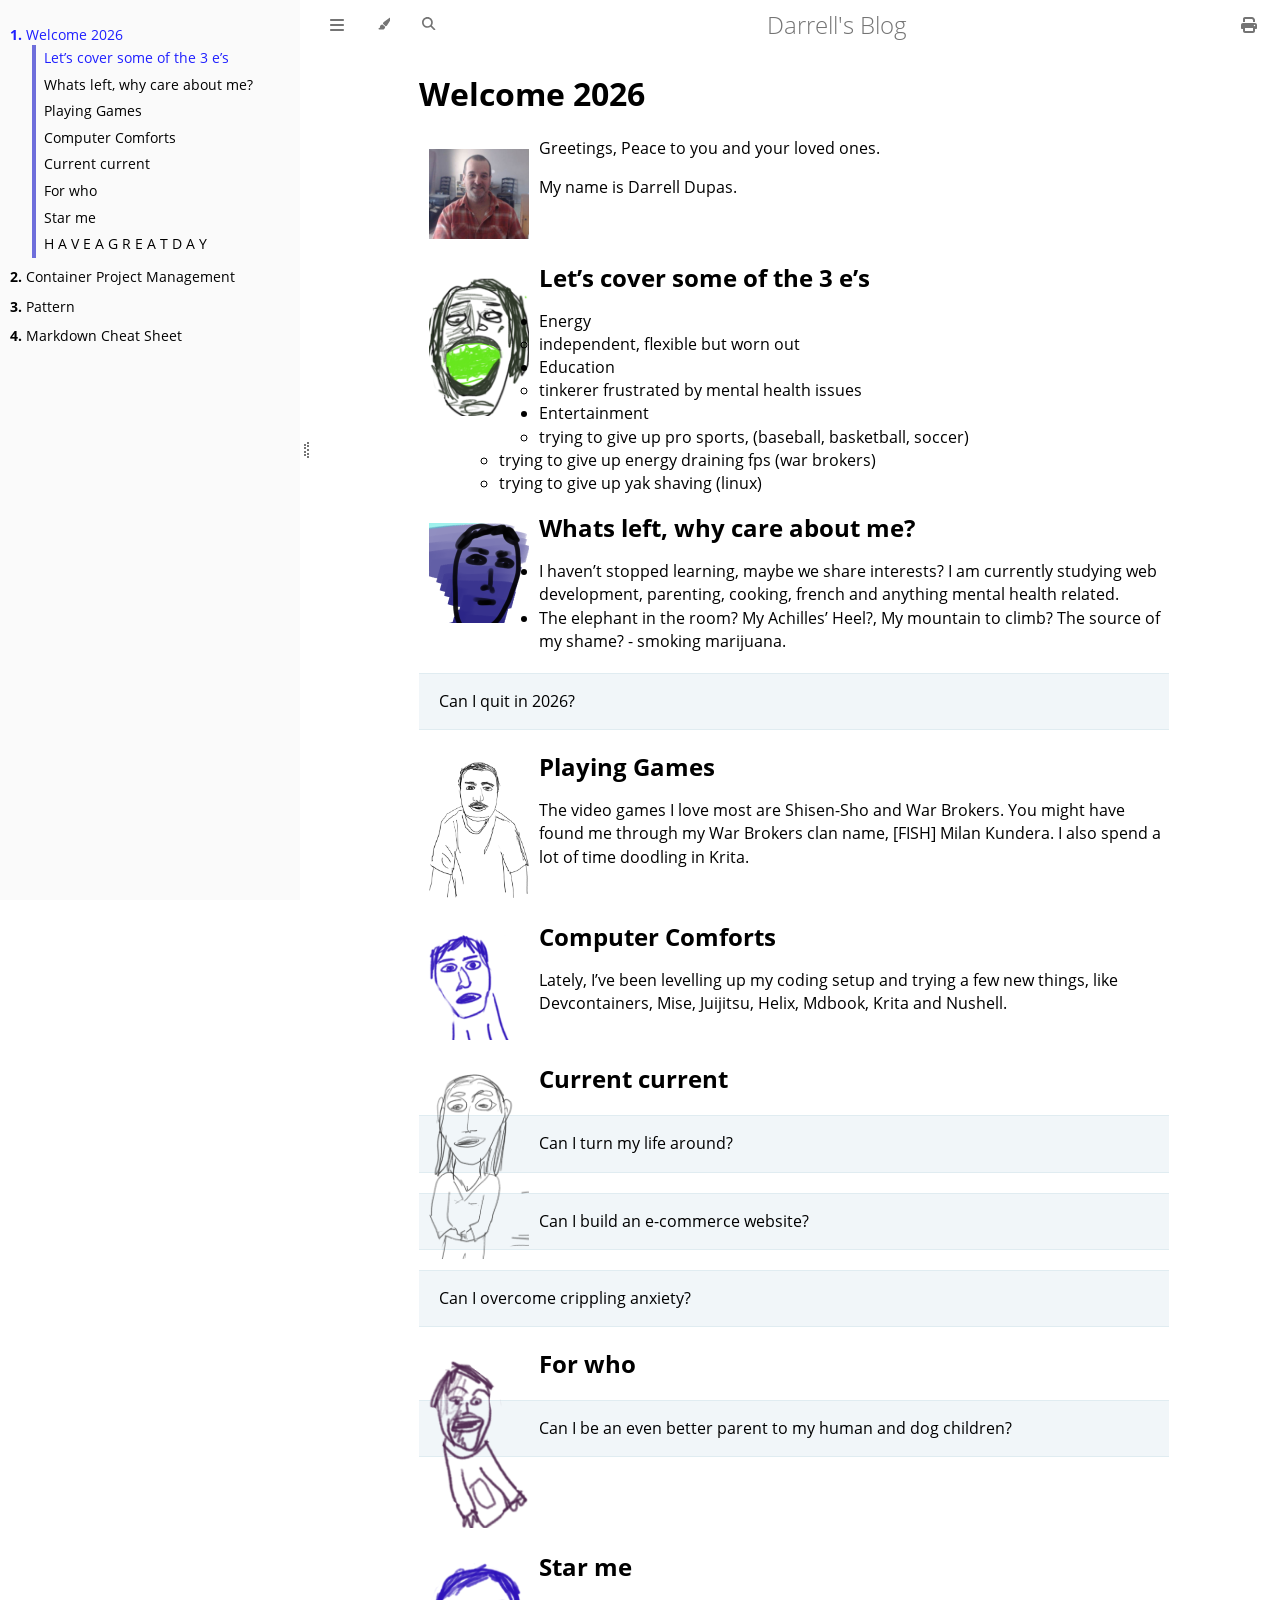
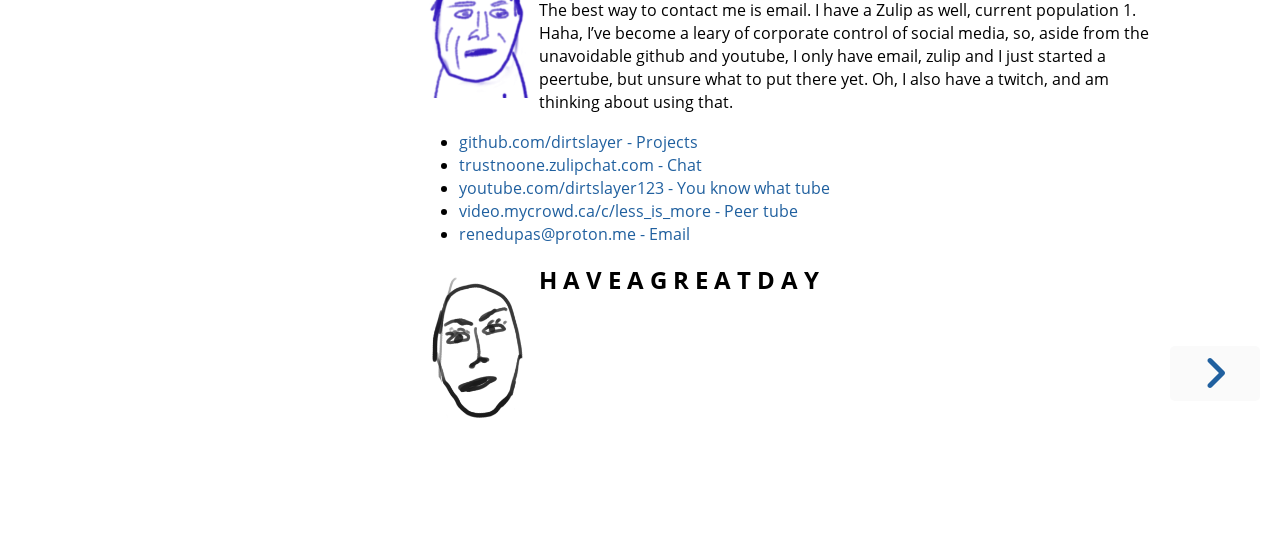
==== commit 1674e099: "video.mycrowd.ca/c/less_is_more/" ====
--- a/book/index.html
+++ b/book/index.html
@@ -36,7 +36,7 @@
             const path_to_root = "";
             const default_light_theme = "light";
             const default_dark_theme = "navy";
-            window.path_to_searchindex_js = "searchindex-0436beac.js";
+            window.path_to_searchindex_js = "searchindex-3d653777.js";
         </script>
         <!-- Start loading toc.js asap -->
         <script src="toc-3f196e9f.js"></script>
@@ -256,11 +256,11 @@
 email, zulip and I just started a peertube, but unsure what to put there
 yet. Oh, I also have a twitch, and am thinking about using that.</p>
 <ul>
-<li><a href="https://github.com/dirtslayer">github.com/dirtslayer - A place for my projects</a></li>
-<li><a href="https://trustnoone.zulipchat.com/join/ljbip6q5e6ue3udfdi4mcrvd/">trustnoone.zulipchat - A place to chat with me</a></li>
-<li>[youtube.com/dirtslayer - You know what tube]</li>
-<li>[peer tube/]</li>
-<li><a href="mailto:renedupas@proton.me">renedupas@proton.me - My email</a></li>
+<li><a href="https://github.com/dirtslayer">github.com/dirtslayer - Projects</a></li>
+<li><a href="https://trustnoone.zulipchat.com/join/ljbip6q5e6ue3udfdi4mcrvd/">trustnoone.zulipchat.com - Chat</a></li>
+<li><a href="https://www.youtube.com/dirtslayer123">youtube.com/dirtslayer123 - You know what tube</a></li>
+<li><a href="https://video.mycrowd.ca/c/less_is_more/">video.mycrowd.ca/c/less_is_more - Peer tube </a></li>
+<li><a href="mailto:renedupas@proton.me">renedupas@proton.me - Email</a></li>
 </ul>
 <div class="clear"></div>
 
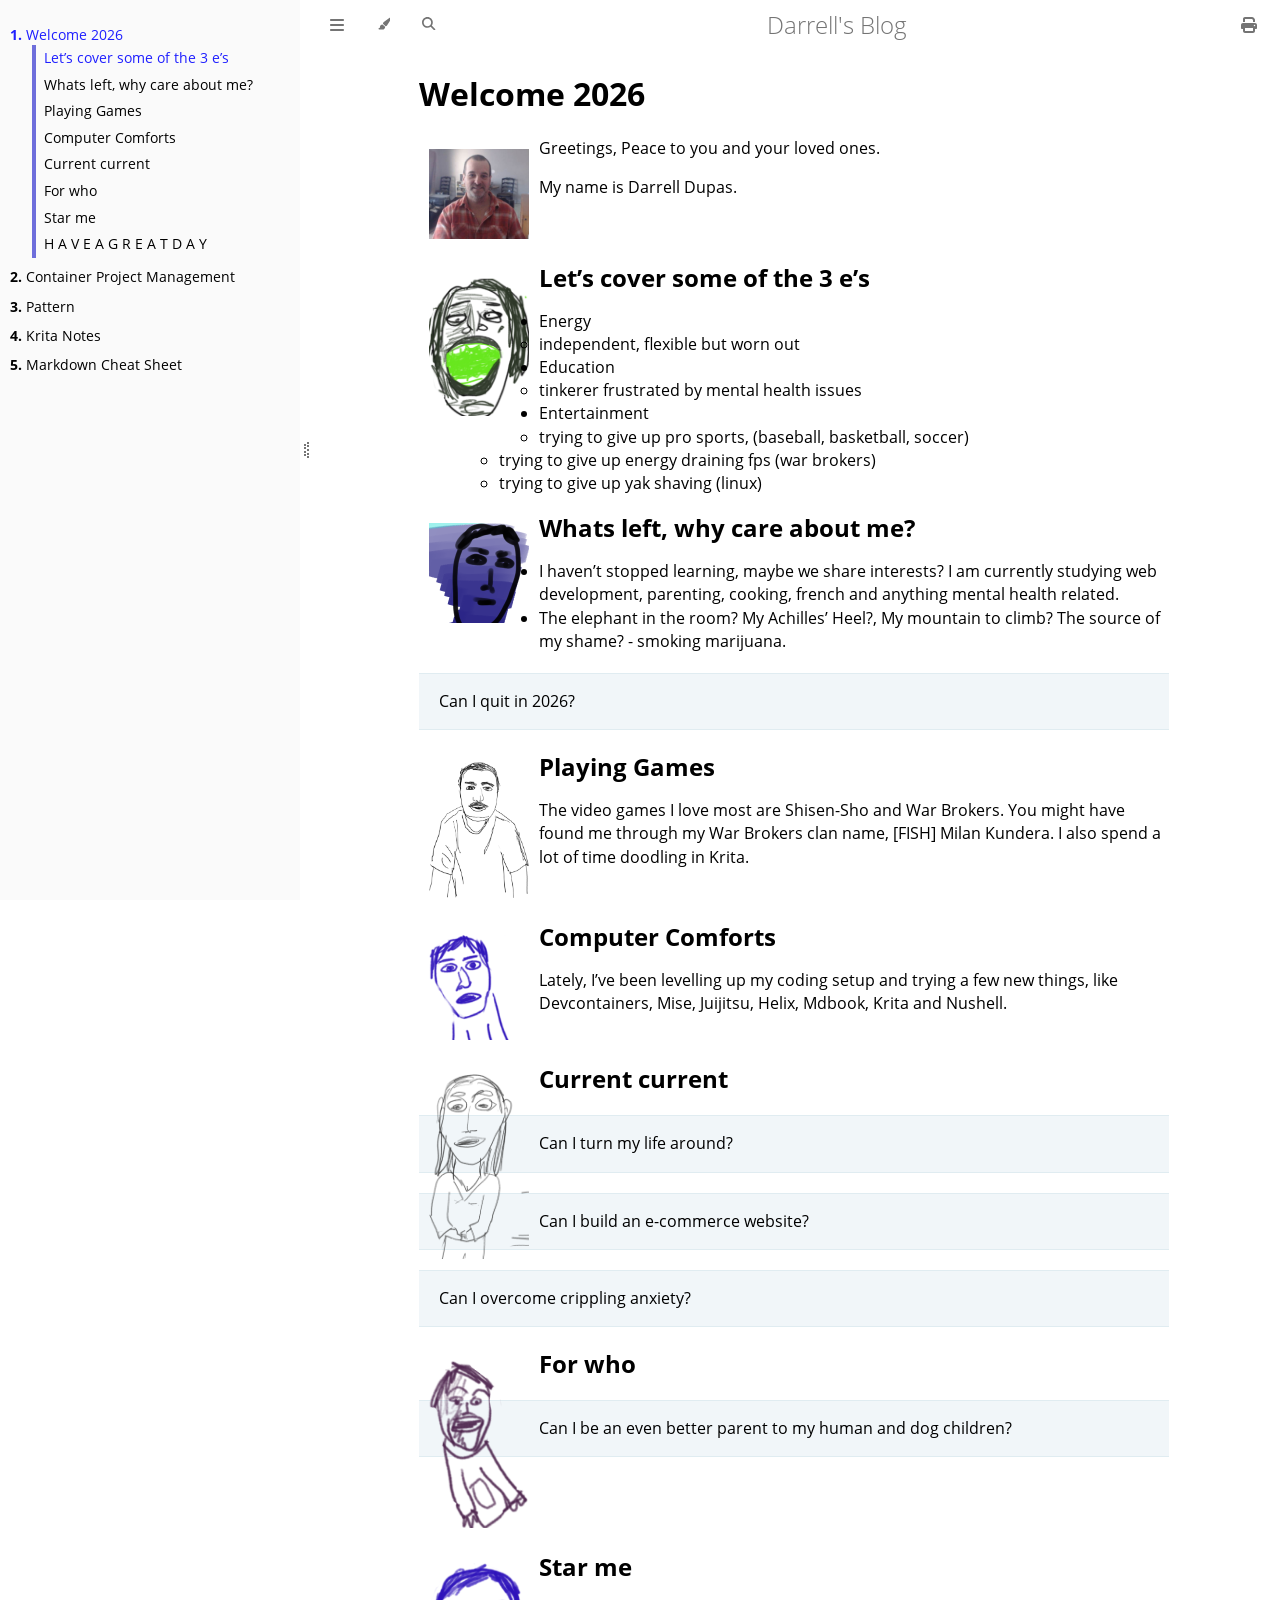
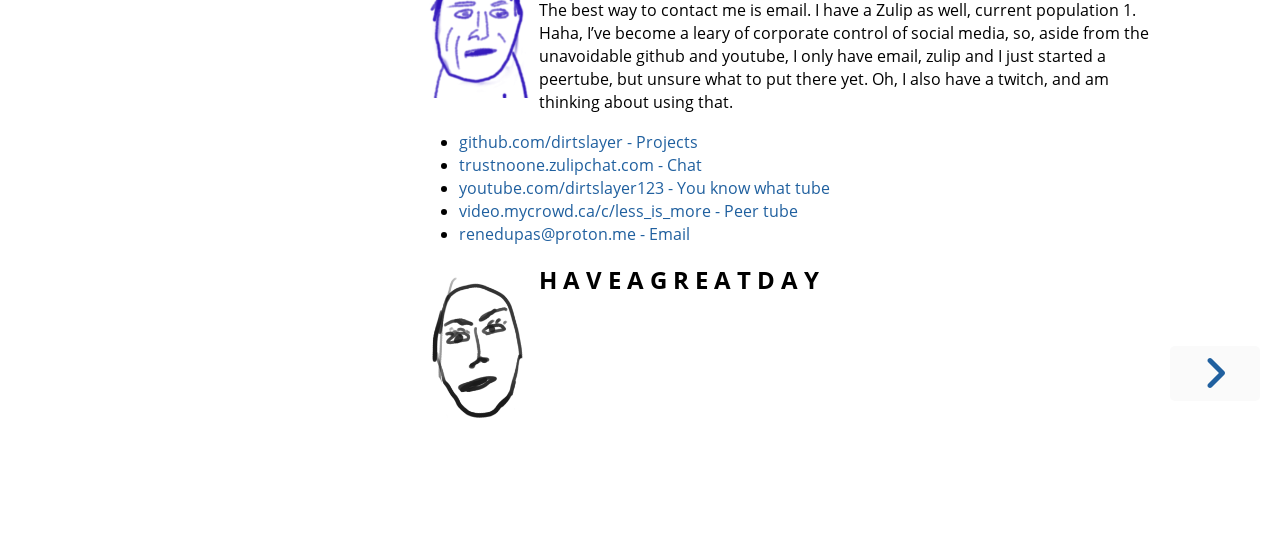
==== commit dac0026f: "krita A6 notes" ====
--- a/book/index.html
+++ b/book/index.html
@@ -36,10 +36,10 @@
             const path_to_root = "";
             const default_light_theme = "light";
             const default_dark_theme = "navy";
-            window.path_to_searchindex_js = "searchindex-3d653777.js";
+            window.path_to_searchindex_js = "searchindex-99e615d3.js";
         </script>
         <!-- Start loading toc.js asap -->
-        <script src="toc-3f196e9f.js"></script>
+        <script src="toc-331bf3dc.js"></script>
     </head>
     <body>
     <div id="mdbook-help-container">
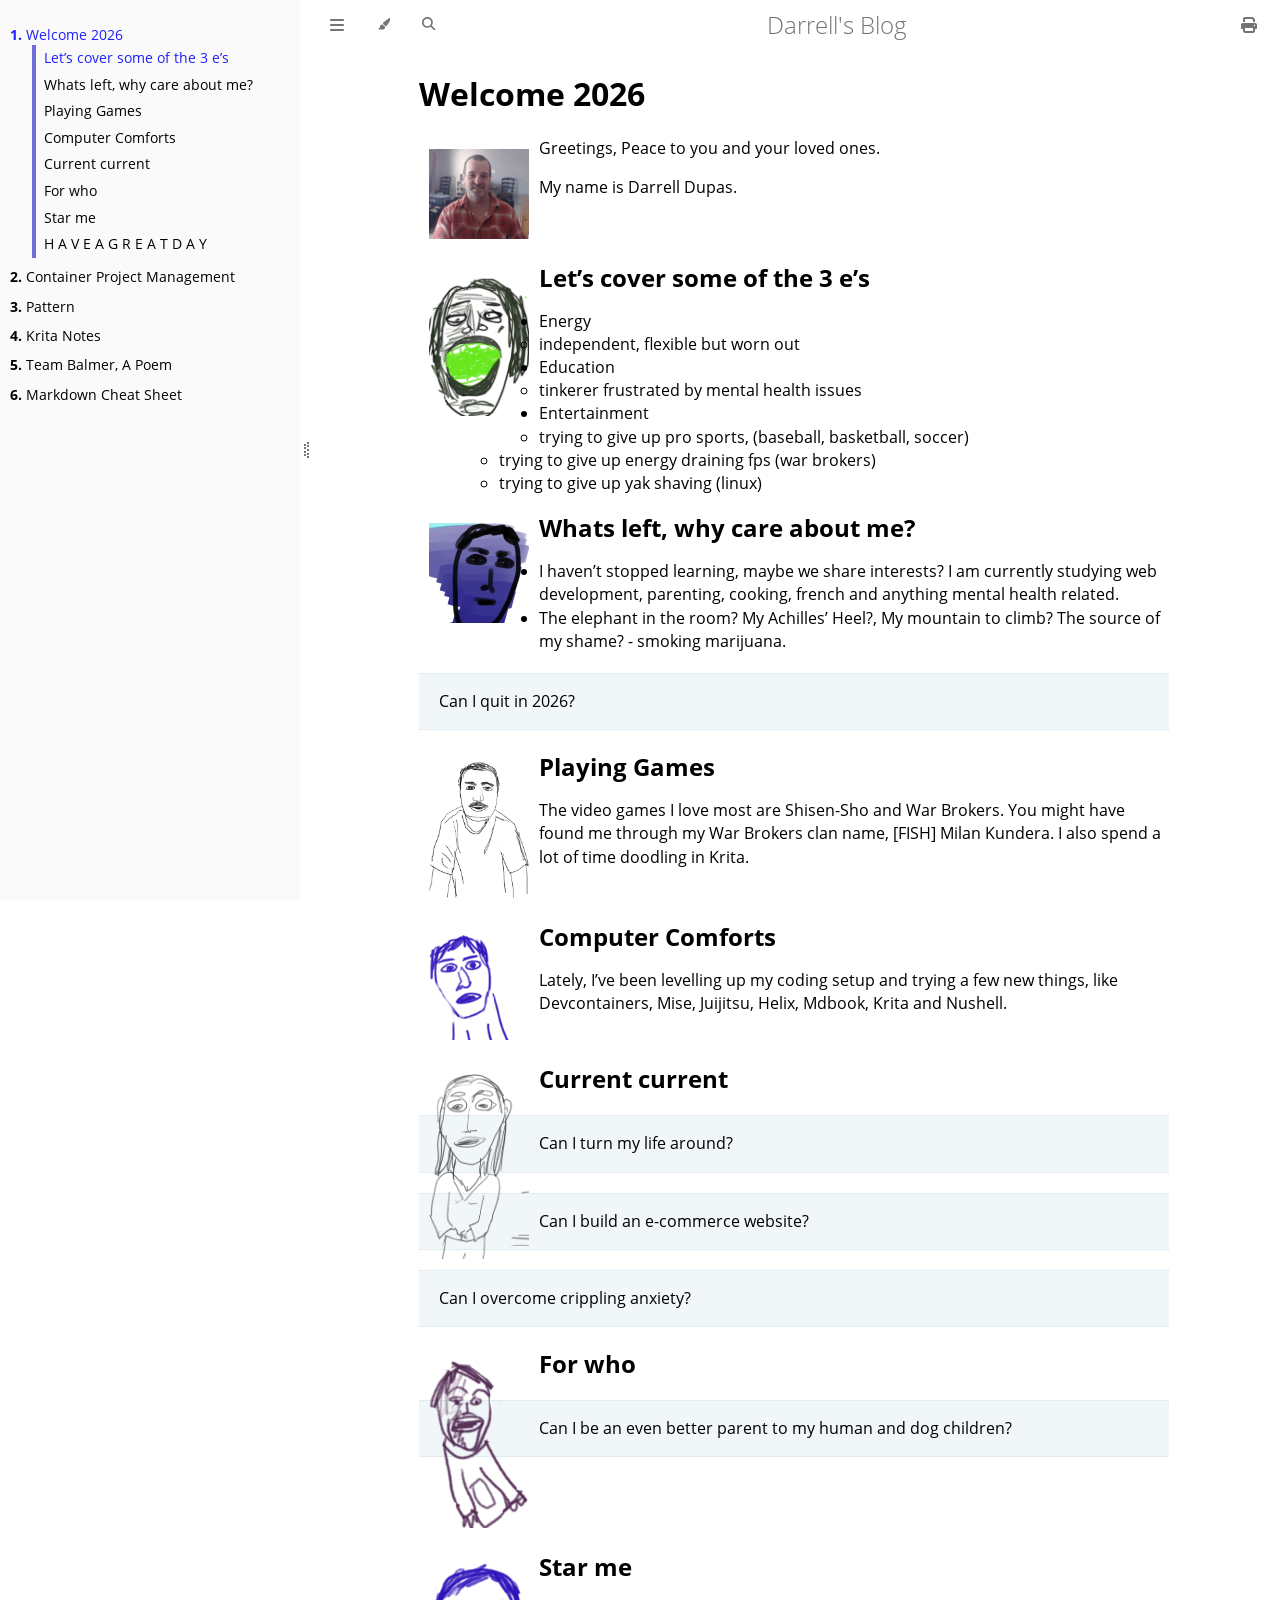
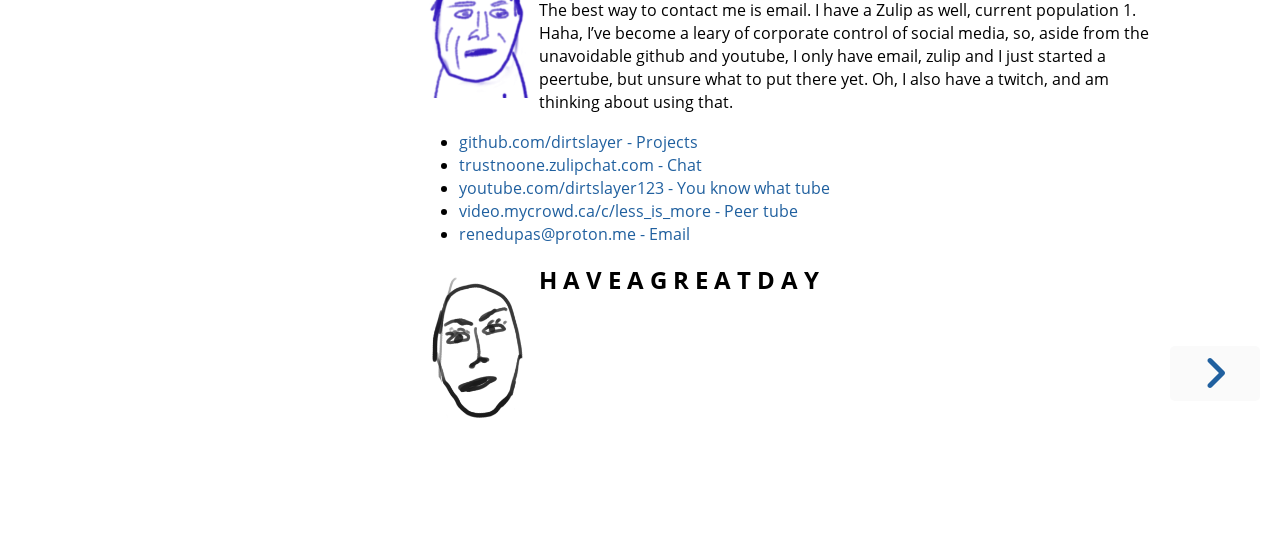
==== commit 2afe4073: "team balmer poem" ====
--- a/book/index.html
+++ b/book/index.html
@@ -36,10 +36,10 @@
             const path_to_root = "";
             const default_light_theme = "light";
             const default_dark_theme = "navy";
-            window.path_to_searchindex_js = "searchindex-99e615d3.js";
+            window.path_to_searchindex_js = "searchindex-47dc5dbe.js";
         </script>
         <!-- Start loading toc.js asap -->
-        <script src="toc-331bf3dc.js"></script>
+        <script src="toc-e4d93254.js"></script>
     </head>
     <body>
     <div id="mdbook-help-container">
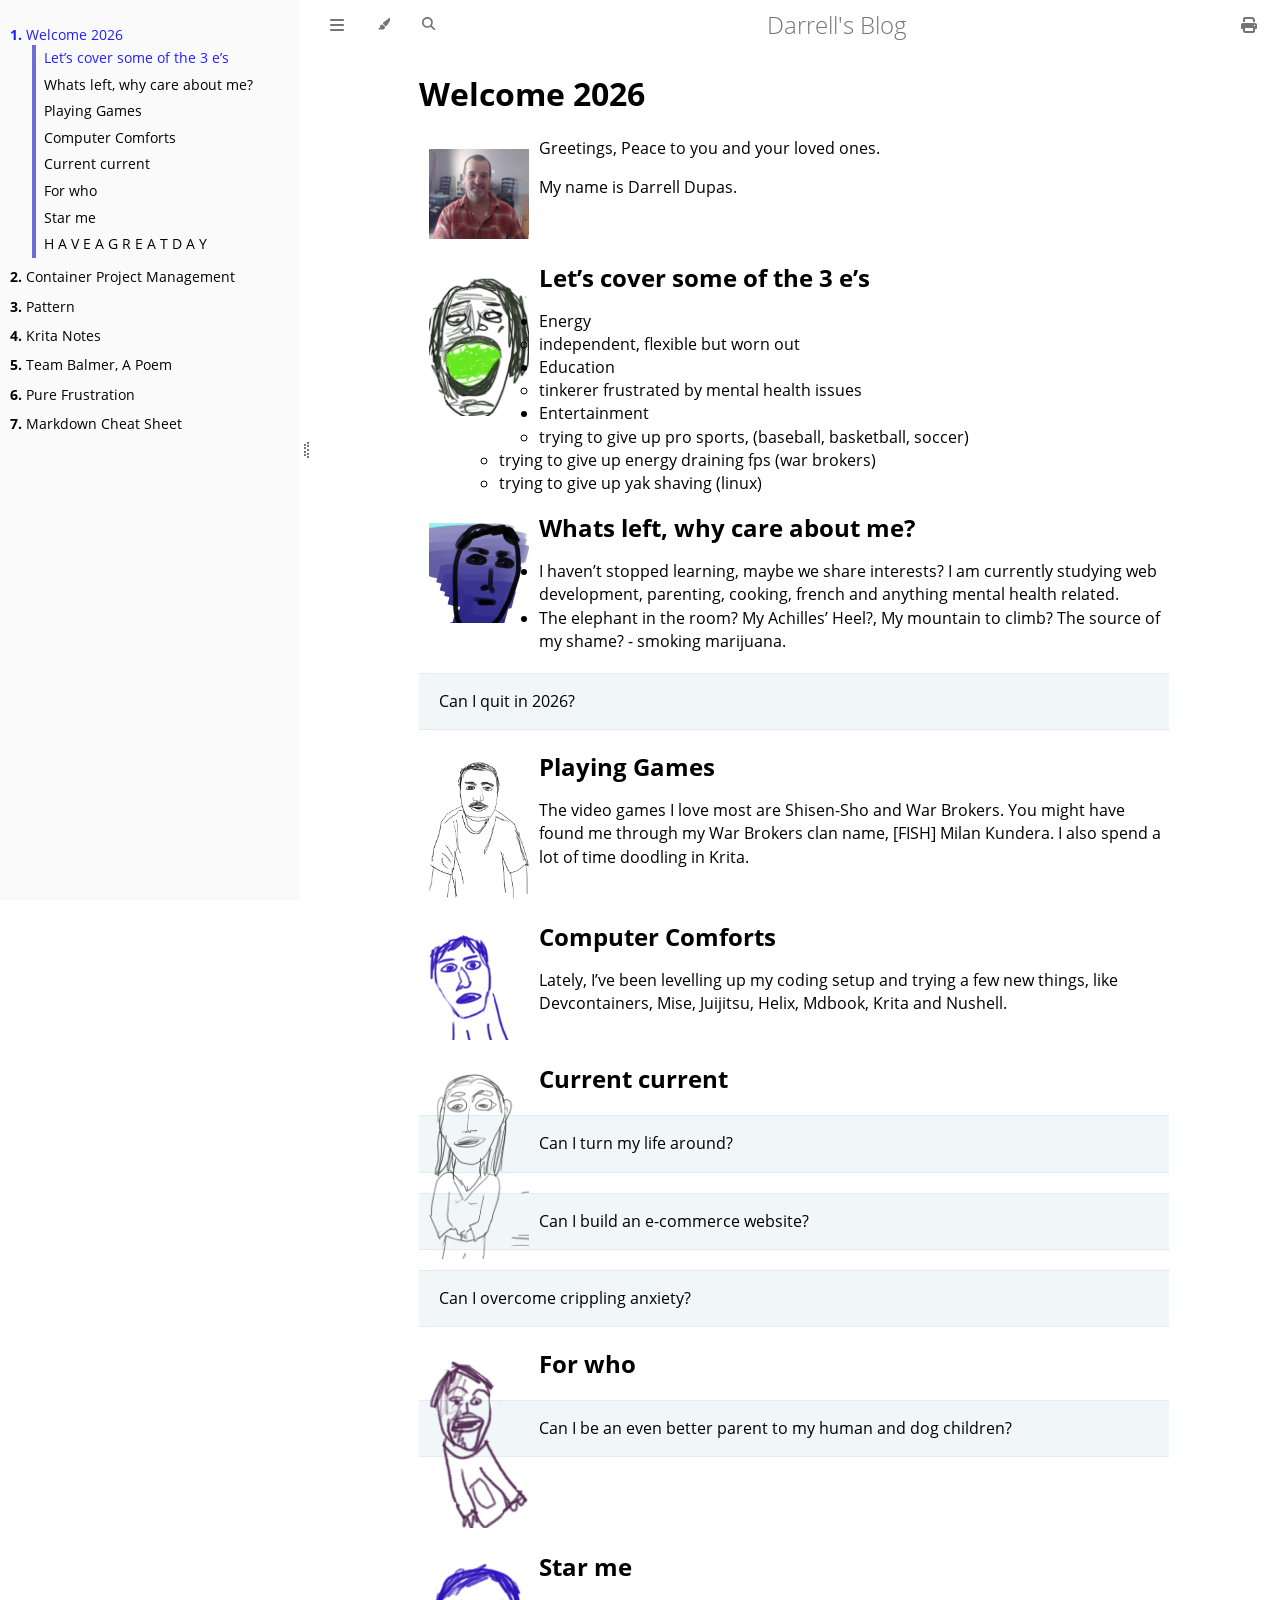
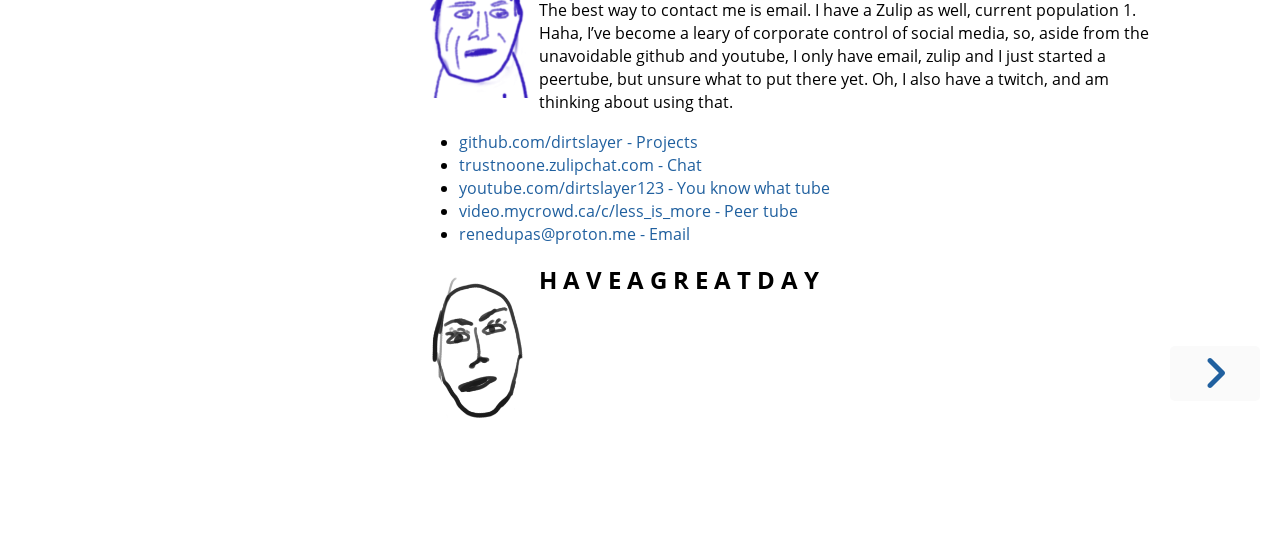
==== commit 552c1269: "pure frustration" ====
--- a/book/index.html
+++ b/book/index.html
@@ -3,7 +3,7 @@
     <head>
         <!-- Book generated using mdBook -->
         <meta charset="UTF-8">
-        <title> Welcome 2026 - Darrell&#x27;s Blog</title>
+        <title>Welcome 2026 - Darrell&#x27;s Blog</title>
 
 
         <!-- Custom HTML head -->
@@ -36,10 +36,10 @@
             const path_to_root = "";
             const default_light_theme = "light";
             const default_dark_theme = "navy";
-            window.path_to_searchindex_js = "searchindex-47dc5dbe.js";
+            window.path_to_searchindex_js = "searchindex-3f9e170d.js";
         </script>
         <!-- Start loading toc.js asap -->
-        <script src="toc-e4d93254.js"></script>
+        <script src="toc-4dcbf5ac.js"></script>
     </head>
     <body>
     <div id="mdbook-help-container">
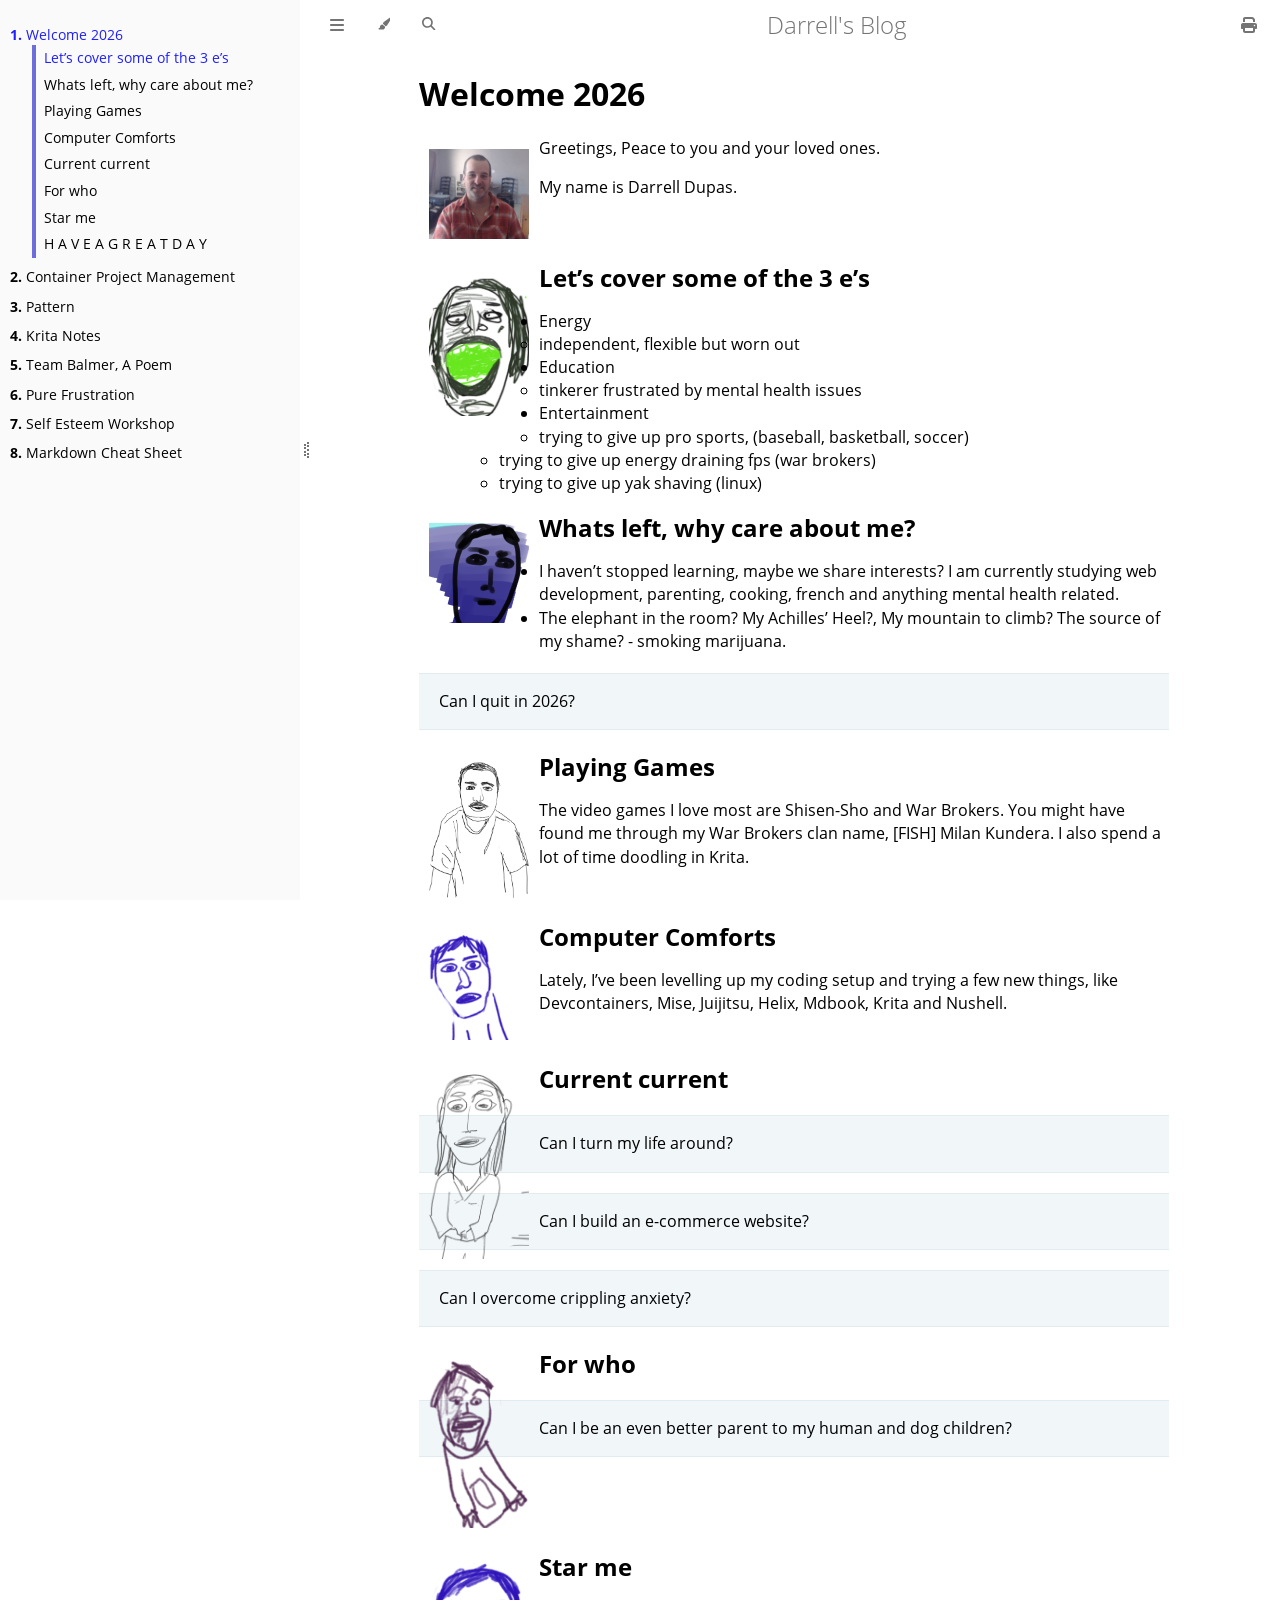
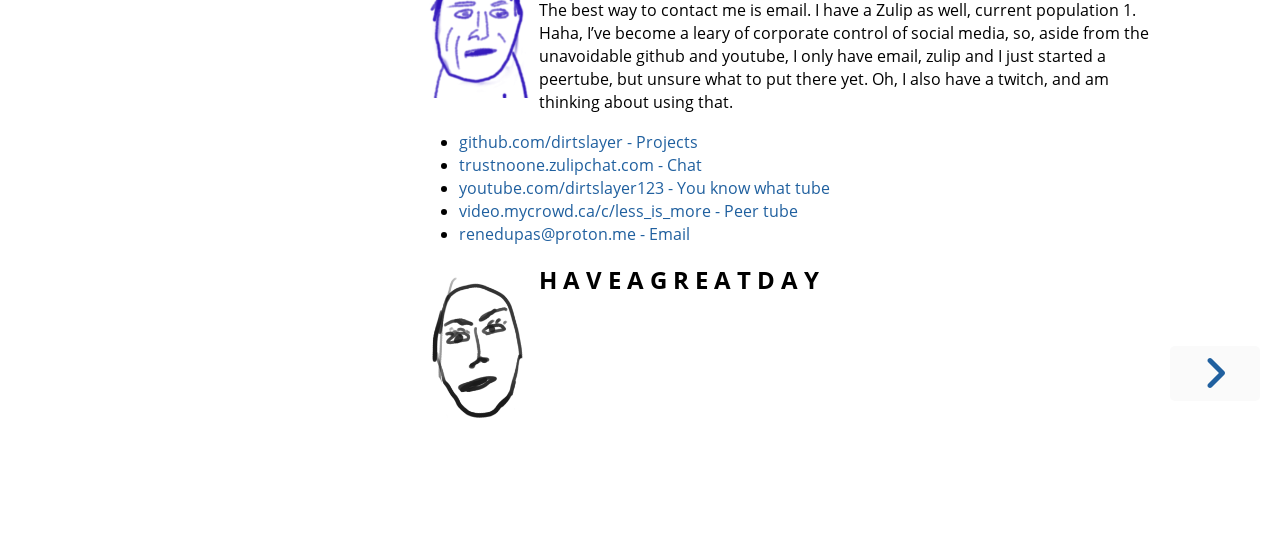
==== commit 169d87e5: "self-esteem workshop" ====
--- a/book/index.html
+++ b/book/index.html
@@ -36,10 +36,10 @@
             const path_to_root = "";
             const default_light_theme = "light";
             const default_dark_theme = "navy";
-            window.path_to_searchindex_js = "searchindex-3f9e170d.js";
+            window.path_to_searchindex_js = "searchindex-b98dea44.js";
         </script>
         <!-- Start loading toc.js asap -->
-        <script src="toc-4dcbf5ac.js"></script>
+        <script src="toc-b9fe4458.js"></script>
     </head>
     <body>
     <div id="mdbook-help-container">
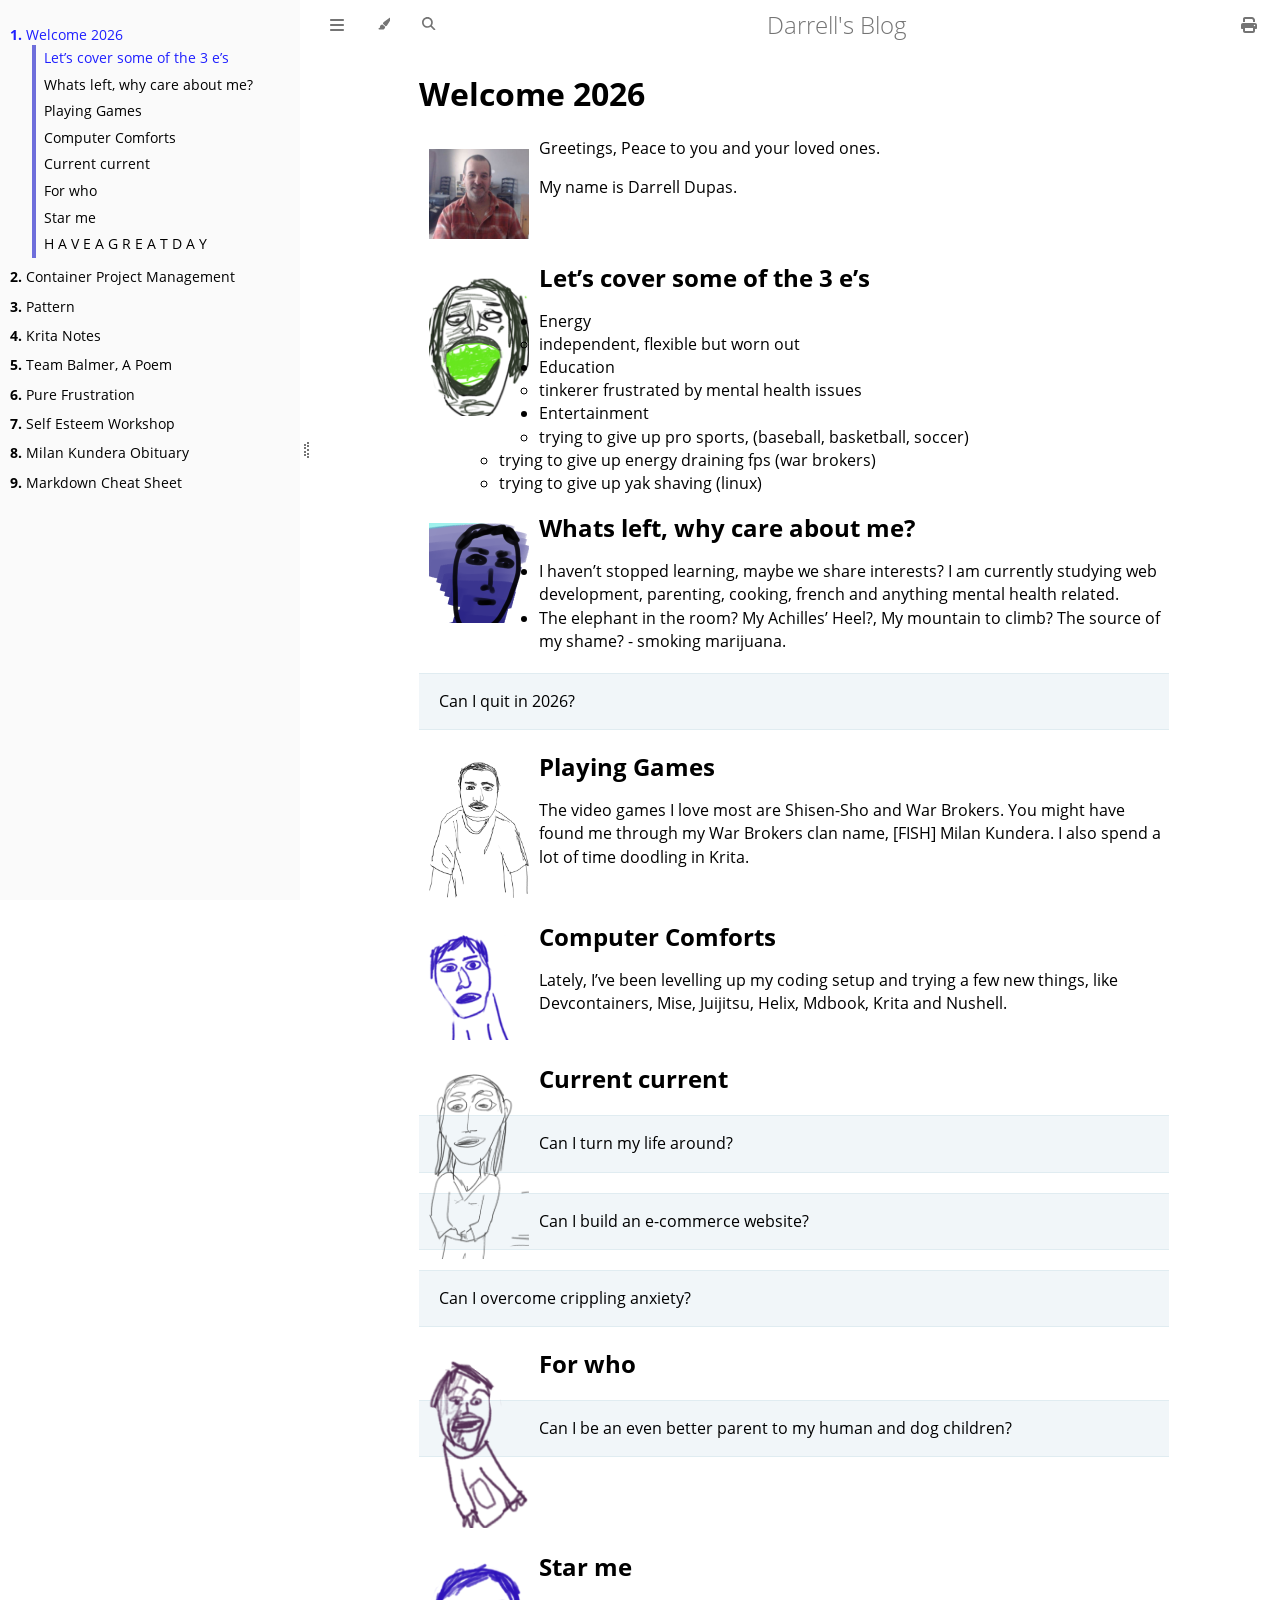
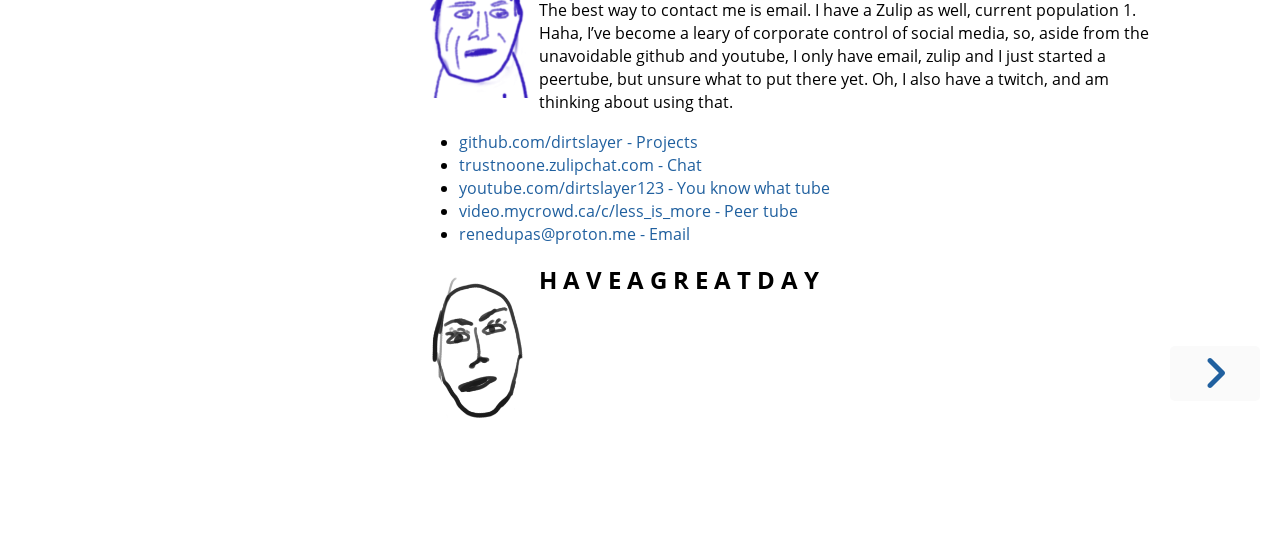
==== commit 8e21e74c: "rip milan kundera" ====
--- a/book/index.html
+++ b/book/index.html
@@ -36,10 +36,10 @@
             const path_to_root = "";
             const default_light_theme = "light";
             const default_dark_theme = "navy";
-            window.path_to_searchindex_js = "searchindex-b98dea44.js";
+            window.path_to_searchindex_js = "searchindex-1b7eec53.js";
         </script>
         <!-- Start loading toc.js asap -->
-        <script src="toc-b9fe4458.js"></script>
+        <script src="toc-f65c144d.js"></script>
     </head>
     <body>
     <div id="mdbook-help-container">
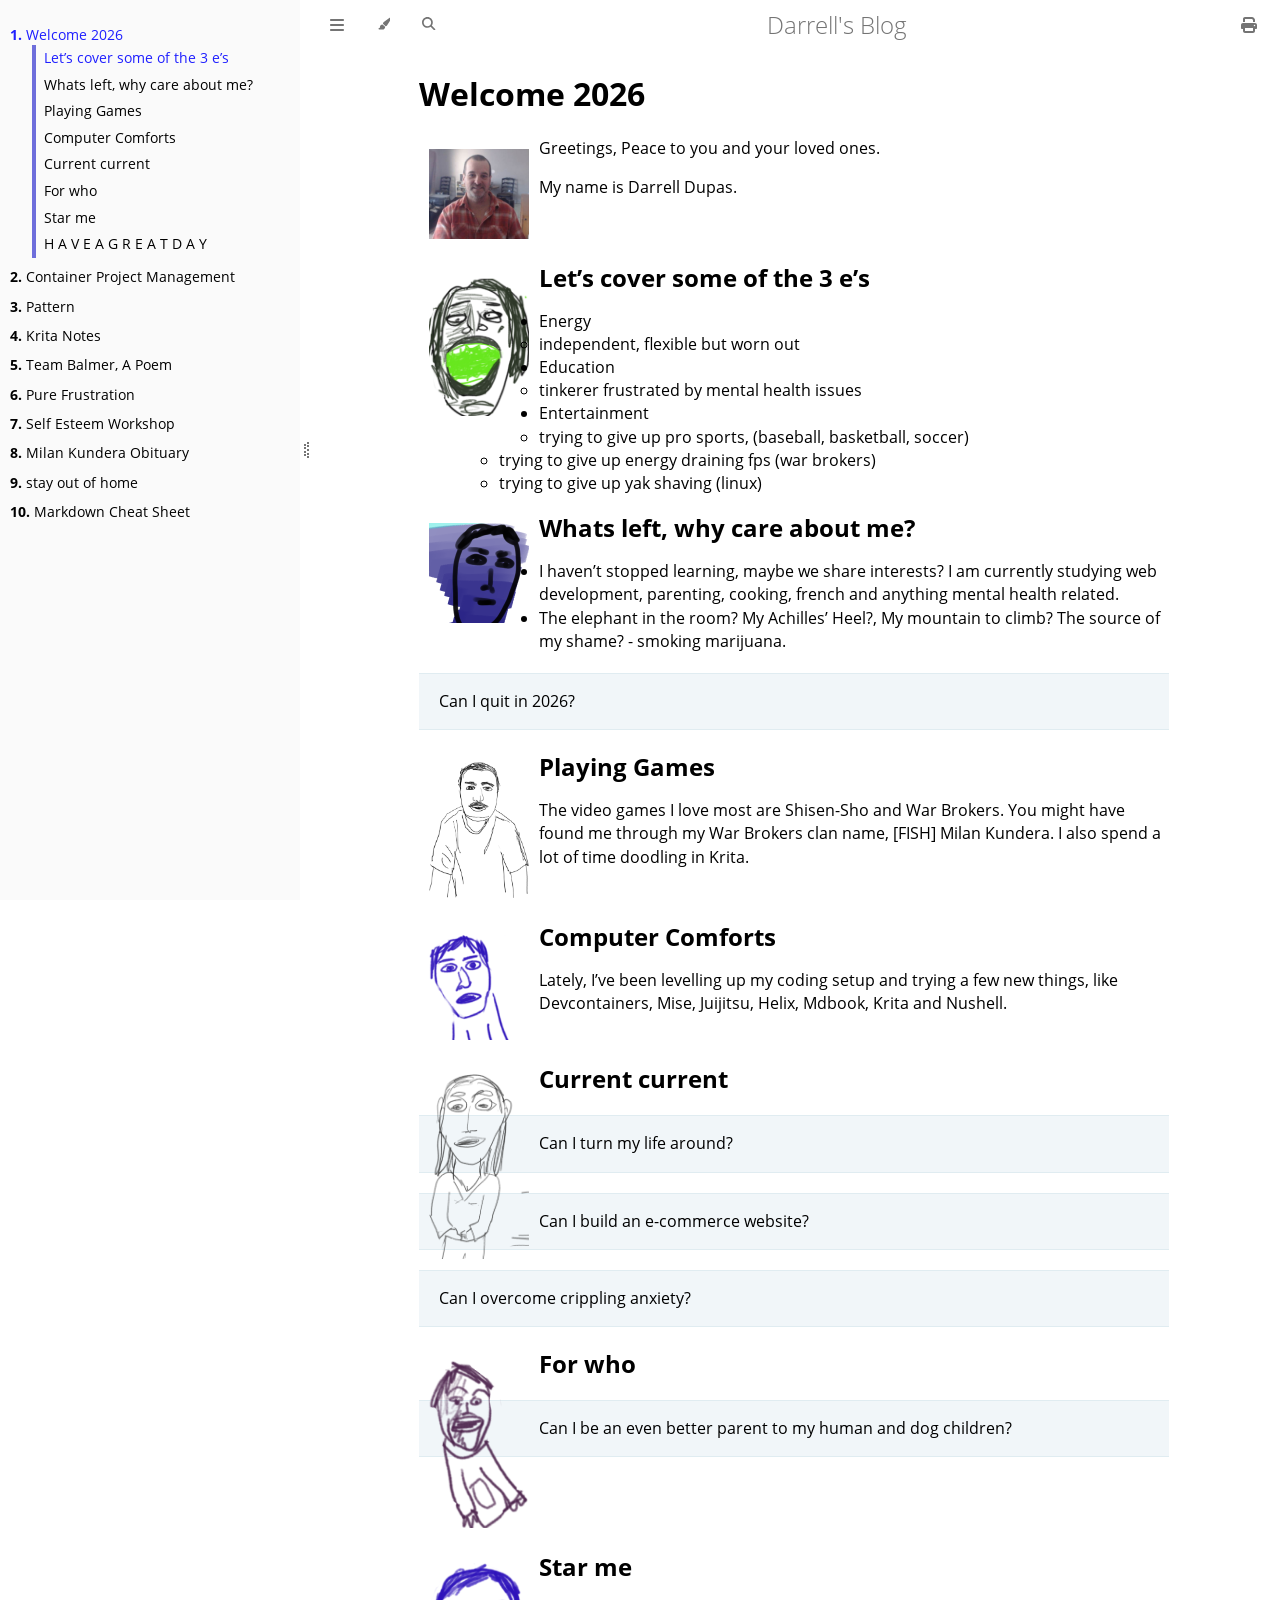
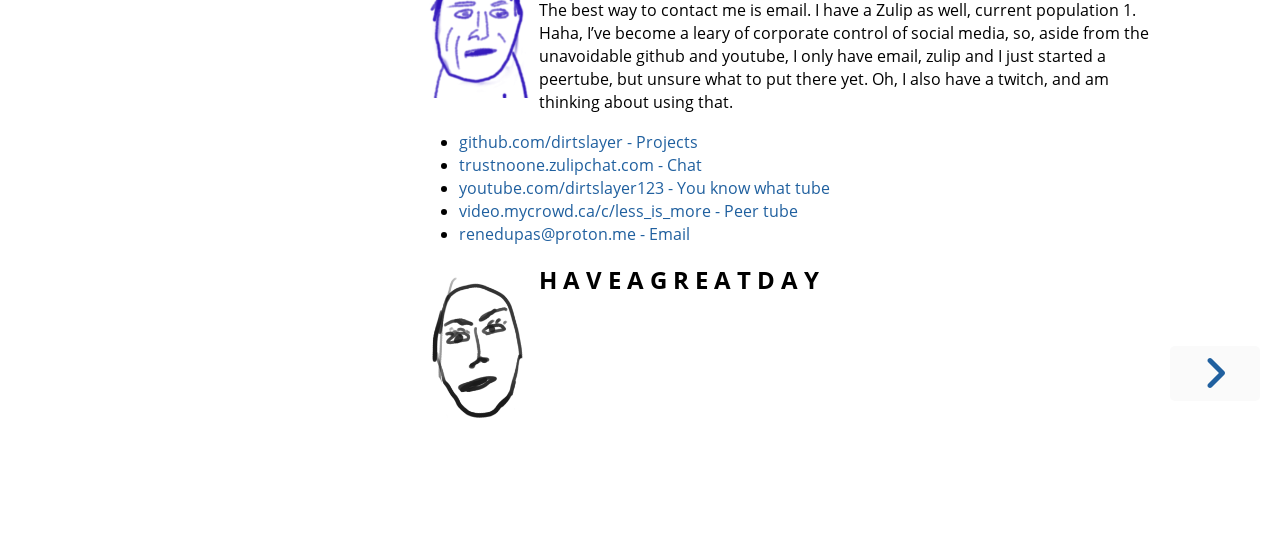
==== commit b2f94b77: "stay outta home" ====
--- a/book/index.html
+++ b/book/index.html
@@ -36,10 +36,10 @@
             const path_to_root = "";
             const default_light_theme = "light";
             const default_dark_theme = "navy";
-            window.path_to_searchindex_js = "searchindex-1b7eec53.js";
+            window.path_to_searchindex_js = "searchindex-9680ce2c.js";
         </script>
         <!-- Start loading toc.js asap -->
-        <script src="toc-f65c144d.js"></script>
+        <script src="toc-858c5ebf.js"></script>
     </head>
     <body>
     <div id="mdbook-help-container">
